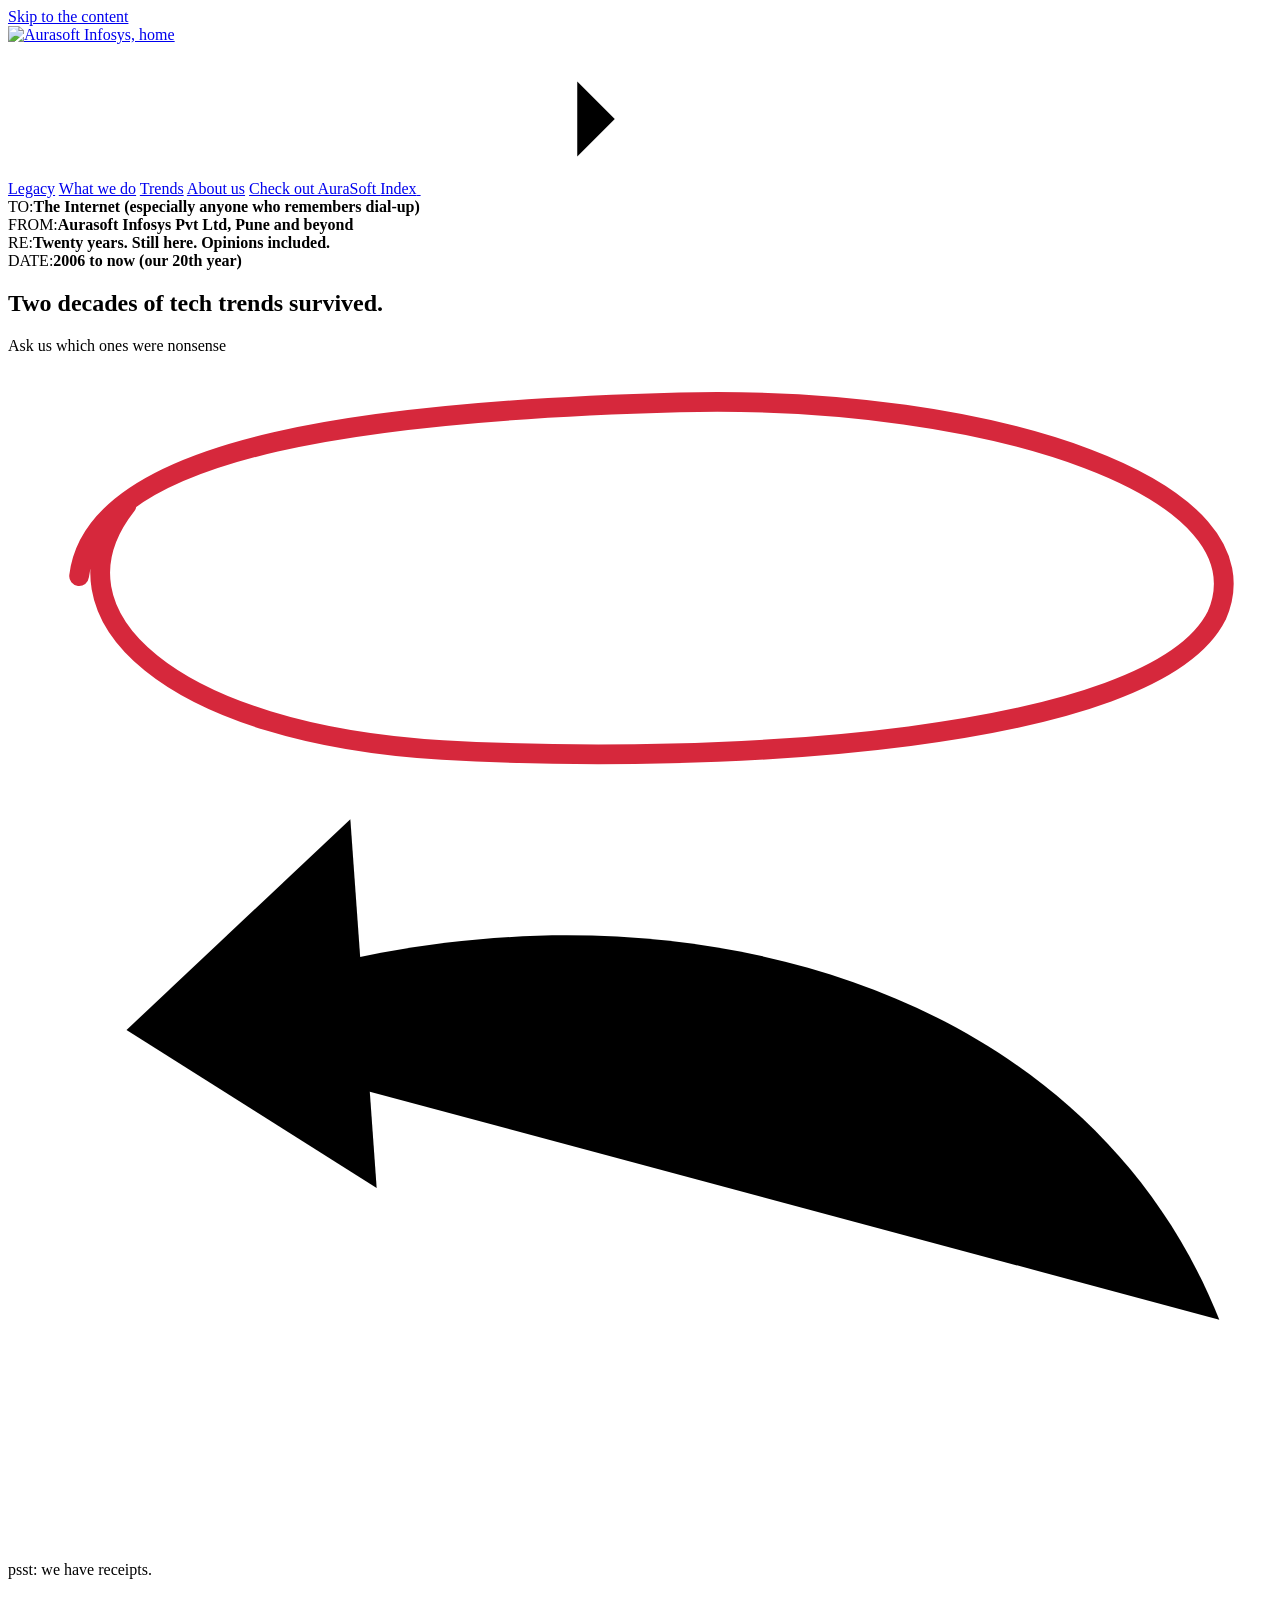
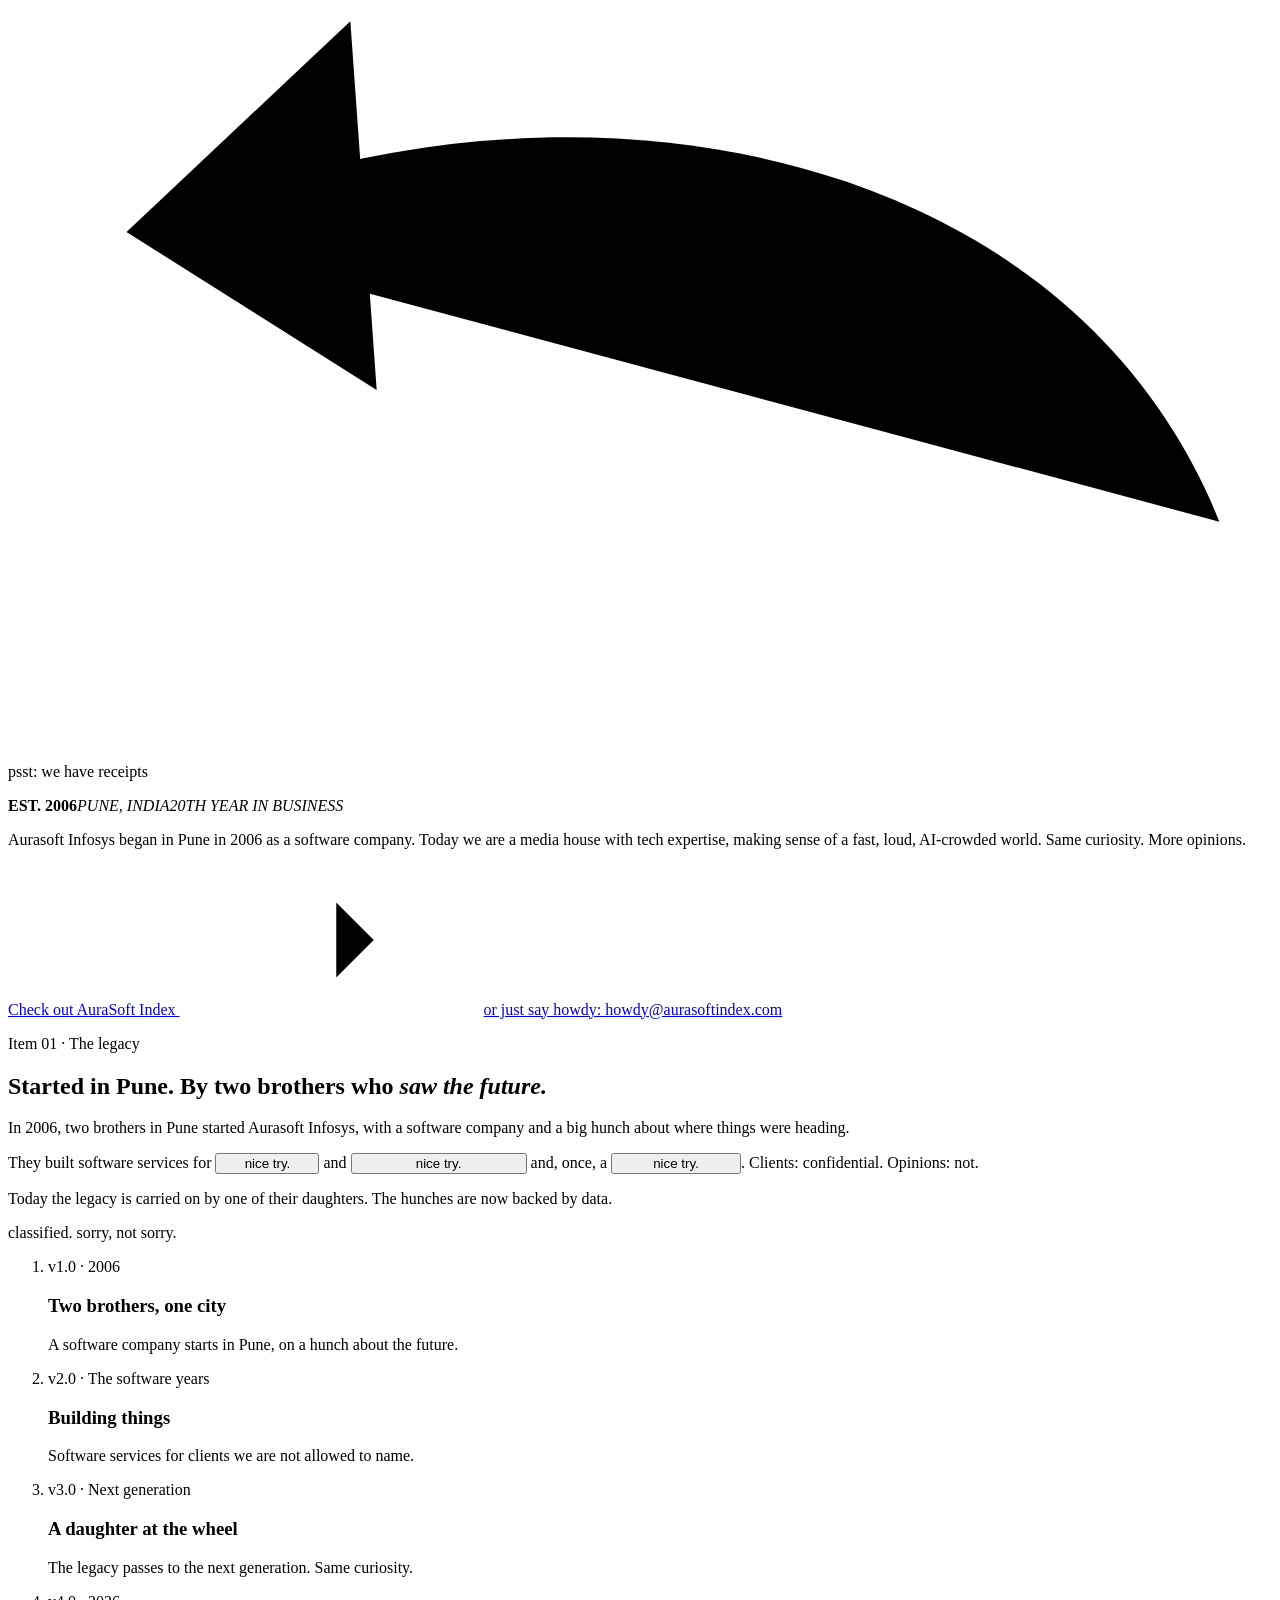
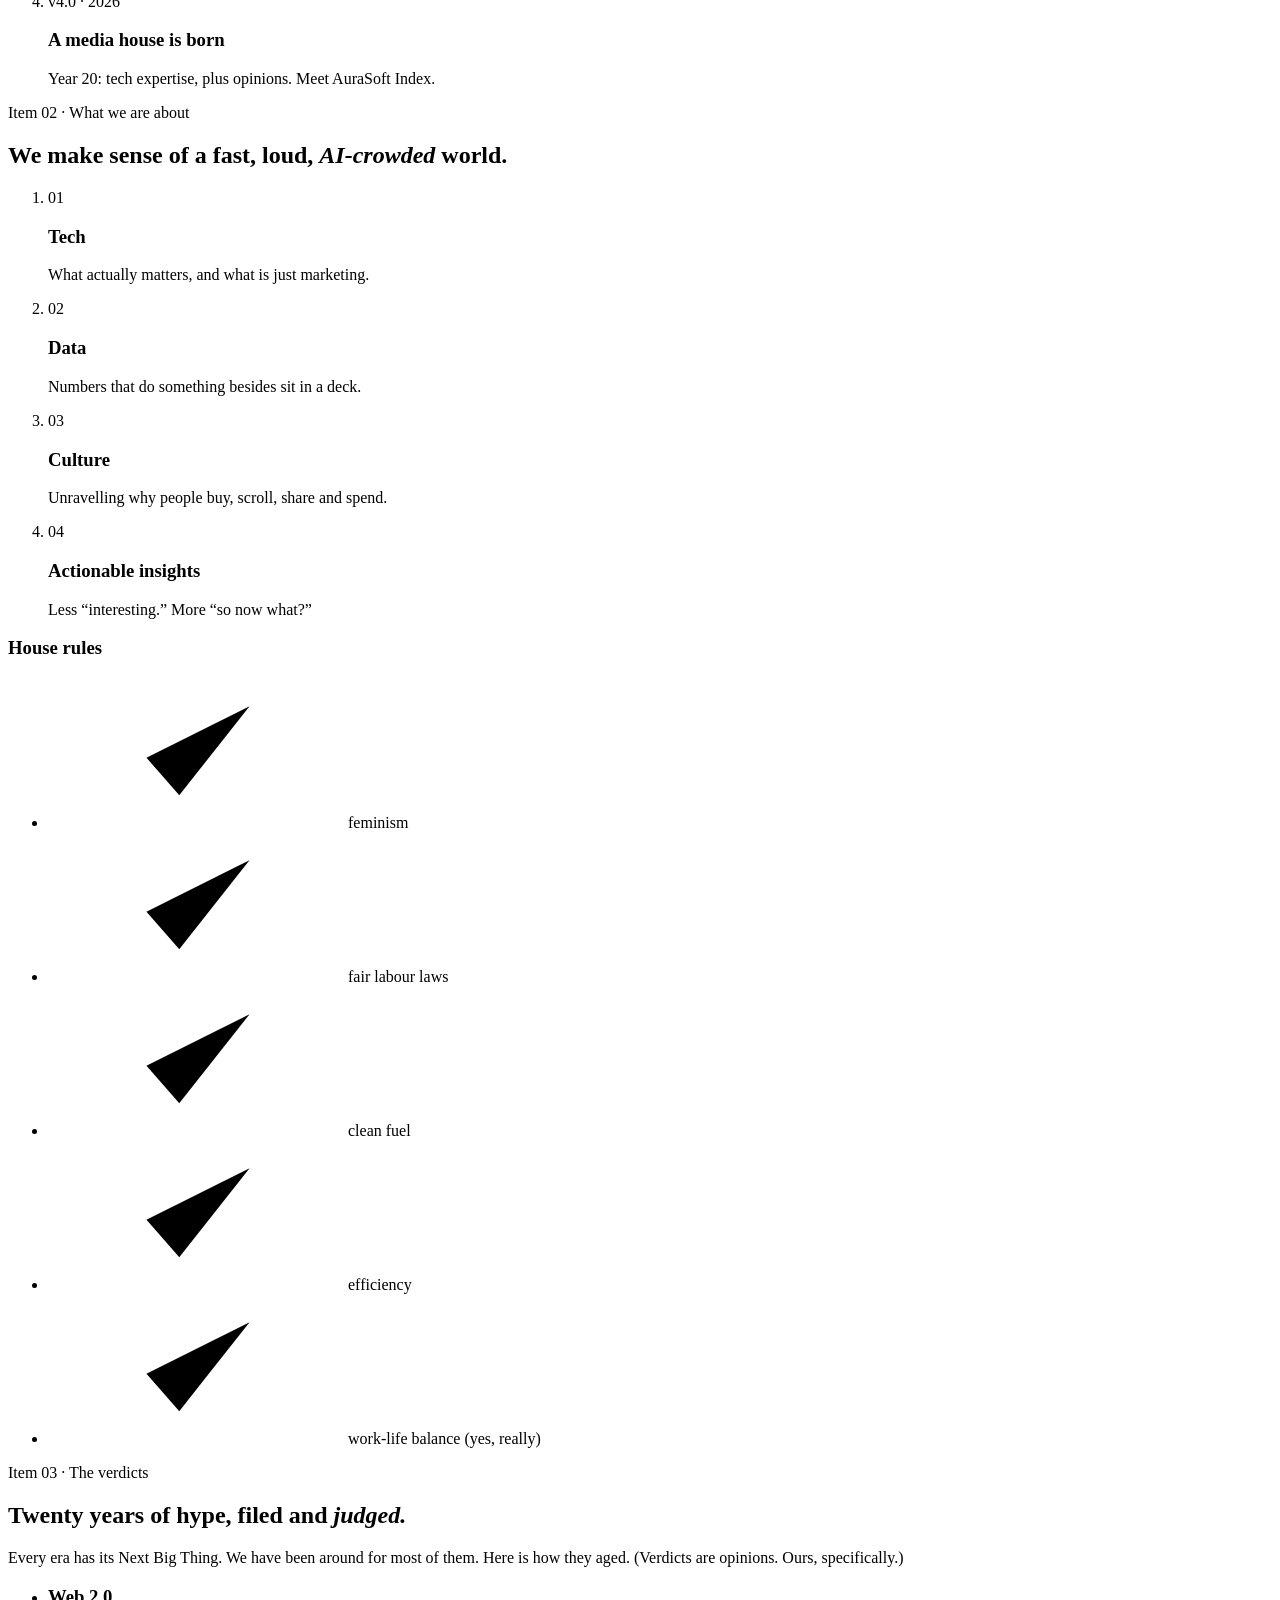
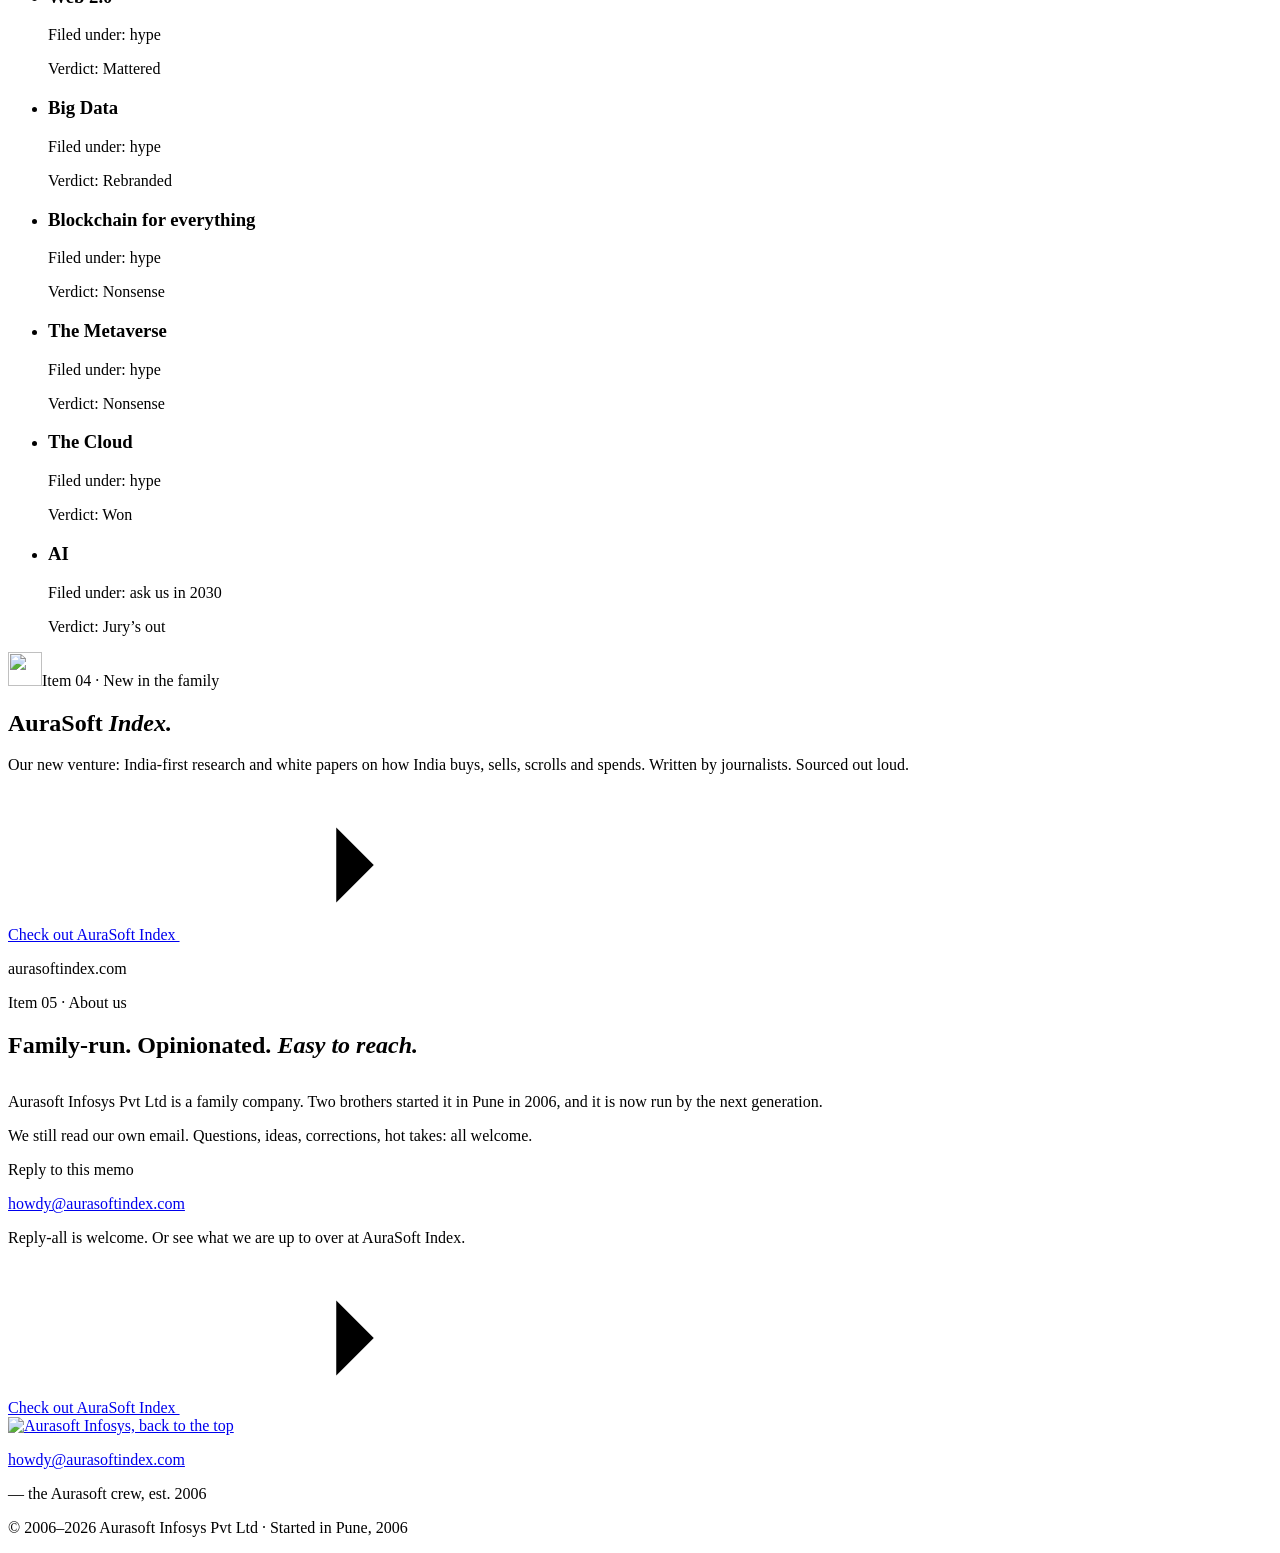
==== index.html @ 56e1d1c6 "Add files via upload" ====
<!doctype html>
<html lang="en">
<head>
<meta charset="utf-8">
<meta name="viewport" content="width=device-width, initial-scale=1">
<title>Aurasoft Infosys: Two decades of tech trends survived</title>
<meta name="description" content="Aurasoft Infosys Pvt Ltd started in Pune in 2006 as a software company. Today we are a media house with tech expertise, making sense of a fast, loud, AI-crowded world. Home of AuraSoft Index.">
<meta name="color-scheme" content="light">
<meta name="theme-color" content="#F4EFE3">
<link rel="canonical" href="https://aurasoftinfosys.com/">

<meta property="og:type" content="website">
<meta property="og:site_name" content="Aurasoft Infosys">
<meta property="og:title" content="Aurasoft Infosys: Two decades of tech trends survived.">
<meta property="og:description" content="Ask us which ones were nonsense. A Pune-born tech company, now a media house with opinions.">
<meta property="og:url" content="https://aurasoftinfosys.com/">
<meta property="og:image" content="https://aurasoftinfosys.com/assets/img/og-image.png">
<meta property="og:image:width" content="1200">
<meta property="og:image:height" content="630">
<meta property="og:image:alt" content="Two decades of tech trends survived. Aurasoft Infosys, est. 2006, Pune.">
<meta name="twitter:card" content="summary_large_image">
<meta name="twitter:title" content="Aurasoft Infosys: Two decades of tech trends survived.">
<meta name="twitter:description" content="Ask us which ones were nonsense.">
<meta name="twitter:image" content="https://aurasoftinfosys.com/assets/img/og-image.png">

<link rel="icon" href="favicon.svg" type="image/svg+xml">
<link rel="icon" href="assets/img/favicon-32.png" type="image/png" sizes="32x32">
<link rel="apple-touch-icon" href="assets/img/apple-touch-icon.png">

<link rel="preload" href="assets/fonts/fraunces-900.woff2" as="font" type="font/woff2" crossorigin>
<link rel="preload" href="assets/fonts/newsreader-400.woff2" as="font" type="font/woff2" crossorigin>
<link rel="preload" href="assets/fonts/plex-mono-400.woff2" as="font" type="font/woff2" crossorigin>
<link rel="stylesheet" href="assets/site.css">
<script>document.documentElement.className+=' js'</script>

<script type="application/ld+json">
{
  "@context": "https://schema.org",
  "@type": "Organization",
  "name": "Aurasoft Infosys Pvt Ltd",
  "url": "https://aurasoftinfosys.com/",
  "logo": "https://aurasoftinfosys.com/assets/img/aurasoft-lockup.svg",
  "foundingDate": "2006",
  "foundingLocation": { "@type": "Place", "name": "Pune, India" },
  "email": "howdy@aurasoftindex.com",
  "sameAs": ["https://aurasoftindex.com/"]
}
</script>
</head>
<body>
<a class="skip" href="#main">Skip to the content</a>

<!-- Small icons used below. Edit or ignore. -->
<svg width="0" height="0" style="position:absolute" aria-hidden="true" focusable="false">
  <symbol id="i-arrow" viewBox="0 0 24 24"><path d="M5 12h14M13 6l6 6-6 6"/></symbol>
  <symbol id="i-check" viewBox="0 0 32 32"><path d="M5 17 L12 25 L27 6"/></symbol>
</svg>

<header class="wrap hdr">
  <a class="logo" href="./"><img src="assets/img/aurasoft-lockup.svg" alt="Aurasoft Infosys, home" width="190" height="51"></a>
  <nav class="nav" aria-label="Main">
    <a href="#legacy">Legacy</a>
    <a href="#about">What we do</a>
    <a href="#trends">Trends</a>
    <a href="#us">About us</a>
    <a class="pill" href="https://aurasoftindex.com/" aria-label="Check out AuraSoft Index"><span><span class="pl">Check out AuraSoft </span>Index</span> <svg class="ico arr" aria-hidden="true"><use href="#i-arrow"/></svg></a>
  </nav>
</header>

<main id="main">

  <!-- THE MEMO HEADER. Change the words after TO / FROM / RE / DATE any time. -->
  <section class="memohead wrap" aria-label="Memo details">
    <div class="mh"><span>TO:</span><b>The Internet (especially anyone who remembers dial-up)</b></div>
    <div class="mh"><span>FROM:</span><b>Aurasoft Infosys Pvt Ltd, Pune and beyond</b></div>
    <div class="mh"><span>RE:</span><b>Twenty years. Still here. Opinions included.</b></div>
    <div class="mh"><span>DATE:</span><b>2006 to now (our 20th year)</b></div>
  </section>
  <div class="thick wrap"></div>

  <!-- HERO -->
  <section class="wrap hero" aria-labelledby="top-h">
    <h1 id="top-h">Two decades of tech trends survived.</h1>
    <p class="sub">Ask us which ones were <span class="circ">nonsense<svg class="ring" viewBox="0 0 320 110" preserveAspectRatio="none" aria-hidden="true"><path pathLength="1" d="M30 38 C 8 66, 42 96, 110 100 C 180 104, 290 98, 306 66 C 320 34, 250 10, 170 12 C 96 14, 22 22, 18 56" fill="none" stroke="#D6283C" stroke-width="5" stroke-linecap="round" stroke-linejoin="round"/></svg><svg class="psst-side psst-arrow" viewBox="0 0 96 58" aria-hidden="true"><path d="M92 40 C 80 10, 40 4, 10 18"/><path d="M26 2 L9 18 L28 30"/></svg><span class="psst psst-side">psst: we have receipts</span></span>.</p>
    <p class="psst psst-below"><svg viewBox="0 0 96 58" aria-hidden="true"><path d="M92 40 C 80 10, 40 4, 10 18"/><path d="M26 2 L9 18 L28 30"/></svg>psst: we have receipts</p>
    <div class="stamp" aria-hidden="true"><b>EST. 2006</b><i>PUNE, INDIA</i><i>20TH YEAR IN BUSINESS</i></div>
    <p class="lead">Aurasoft Infosys began in Pune in 2006 as a software company. Today we are a media house with tech expertise, making sense of a fast, loud, AI-crowded world. Same curiosity. More opinions.</p>
    <div class="ctas">
      <a class="btn" href="https://aurasoftindex.com/">Check out AuraSoft Index <svg class="ico arr" aria-hidden="true"><use href="#i-arrow"/></svg></a>
      <a class="link" href="mailto:howdy@aurasoftindex.com">or just say howdy: howdy@aurasoftindex.com</a>
    </div>
  </section>

  <!-- ITEM 01: LEGACY -->
  <section class="wrap item" id="legacy" aria-labelledby="legacy-h">
    <p class="label">Item 01 &middot; The legacy</p>
    <div class="two">
      <h2 id="legacy-h" class="rv">Started in Pune. By two brothers who <em>saw the future.</em></h2>
      <div class="body rv" style="--d:.1s">
        <p>In 2006, two brothers in Pune started Aurasoft Infosys, with a software company and a big hunch about where things were heading.</p>
        <p>They built software services for <button class="red" type="button" style="width:104px" aria-label="redacted. nice try."><span>nice try.</span></button> and <button class="red" type="button" style="width:176px" aria-label="redacted. nice try."><span>nice try.</span></button> and, once, a <button class="red" type="button" style="width:130px" aria-label="redacted. nice try."><span>nice try.</span></button>. Clients: confidential. Opinions: not.</p>
        <p>Today the legacy is carried on by one of their daughters. The hunches are now backed by data.</p>
        <span class="peek">classified. sorry, not sorry.</span>
      </div>
    </div>
    <ol class="rel" aria-label="Release notes, 2006 to 2026">
      <li class="card rv"><div class="ver">v1.0 &middot; 2006</div><h3>Two brothers, one city</h3><p>A software company starts in Pune, on a hunch about the future.</p></li>
      <li class="card rv" style="--d:.08s"><div class="ver">v2.0 &middot; The software years</div><h3>Building things</h3><p>Software services for clients we are not allowed to name.</p></li>
      <li class="card rv" style="--d:.16s"><div class="ver">v3.0 &middot; Next generation</div><h3>A daughter at the wheel</h3><p>The legacy passes to the next generation. Same curiosity.</p></li>
      <li class="card hot rv" style="--d:.24s"><div class="ver">v4.0 &middot; 2026</div><h3>A media house is born</h3><p>Year 20: tech expertise, plus opinions. Meet AuraSoft Index.</p></li>
    </ol>
  </section>

  <!-- ITEM 02: WHAT WE ARE ABOUT -->
  <section class="wrap item" id="about" aria-labelledby="about-h">
    <p class="label">Item 02 &middot; What we are about</p>
    <div class="two flip">
      <div>
        <h2 id="about-h" class="rv">We make sense of a fast, loud, <em>AI-crowded</em> world.</h2>
        <ol class="rows">
          <li class="row rv"><span class="n">01</span><div><h3>Tech</h3><p>What actually matters, and what is just marketing.</p></div></li>
          <li class="row rv" style="--d:.06s"><span class="n">02</span><div><h3>Data</h3><p>Numbers that do something besides sit in a deck.</p></div></li>
          <li class="row rv" style="--d:.12s"><span class="n">03</span><div><h3>Culture</h3><p>Unravelling why people buy, scroll, share and spend.</p></div></li>
          <li class="row rv" style="--d:.18s"><span class="n">04</span><div><h3>Actionable insights</h3><p>Less &ldquo;interesting.&rdquo; More &ldquo;so now what?&rdquo;</p></div></li>
        </ol>
      </div>
      <aside class="sticky rv" aria-labelledby="rules-h">
        <h3 id="rules-h">House rules</h3>
        <ul>
          <li><svg class="ico" aria-hidden="true"><use href="#i-check"/></svg>feminism</li>
          <li><svg class="ico" aria-hidden="true"><use href="#i-check"/></svg>fair labour laws</li>
          <li><svg class="ico" aria-hidden="true"><use href="#i-check"/></svg>clean fuel</li>
          <li><svg class="ico" aria-hidden="true"><use href="#i-check"/></svg>efficiency</li>
          <li><svg class="ico" aria-hidden="true"><use href="#i-check"/></svg>work-life balance (yes, really)</li>
        </ul>
      </aside>
    </div>
  </section>

  <!-- ITEM 03: THE VERDICTS (these are jokes: edit freely) -->
  <section class="wrap item" id="trends" aria-labelledby="trends-h">
    <p class="label">Item 03 &middot; The verdicts</p>
    <div class="two">
      <h2 id="trends-h" class="rv">Twenty years of hype, filed and <em>judged.</em></h2>
      <div class="body rv" style="--d:.1s">
        <p>Every era has its Next Big Thing. We have been around for most of them. Here is how they aged. (Verdicts are opinions. Ours, specifically.)</p>
      </div>
    </div>
    <ul class="verd">
      <li class="vc rv"><h3>Web 2.0</h3><p class="cap">Filed under: hype</p><span class="vs good"><span class="sr">Verdict: </span>Mattered</span></li>
      <li class="vc rv" style="--d:.08s"><h3>Big Data</h3><p class="cap">Filed under: hype</p><span class="vs ink"><span class="sr">Verdict: </span>Rebranded</span></li>
      <li class="vc rv" style="--d:.16s"><h3>Blockchain for everything</h3><p class="cap">Filed under: hype</p><span class="vs bad"><span class="sr">Verdict: </span>Nonsense</span></li>
      <li class="vc rv" style="--d:.08s"><h3>The Metaverse</h3><p class="cap">Filed under: hype</p><span class="vs bad"><span class="sr">Verdict: </span>Nonsense</span></li>
      <li class="vc rv" style="--d:.16s"><h3>The Cloud</h3><p class="cap">Filed under: hype</p><span class="vs good"><span class="sr">Verdict: </span>Won</span></li>
      <li class="vc rv" style="--d:.24s"><h3>AI</h3><p class="cap">Filed under: ask us in 2030</p><span class="vs meh"><span class="sr">Verdict: </span>Jury&rsquo;s out</span></li>
    </ul>
  </section>

  <!-- ITEM 04: THE NEW VENTURE -->
  <section class="index" id="index" aria-labelledby="ix-h">
    <div class="wrap ix">
      <div>
        <p class="k"><img src="assets/img/index-mark.svg" alt="" width="34" height="34">Item 04 &middot; New in the family</p>
        <h2 id="ix-h">AuraSoft <em>Index.</em></h2>
        <p class="ixp">Our new venture: India-first research and white papers on how India buys, sells, scrolls and spends. Written by journalists. Sourced out loud.</p>
      </div>
      <div>
        <a class="big" href="https://aurasoftindex.com/">Check out AuraSoft Index <svg class="ico arr" aria-hidden="true"><use href="#i-arrow"/></svg></a>
        <p class="url">aurasoftindex.com</p>
      </div>
    </div>
  </section>

  <!-- ITEM 05: ABOUT US -->
  <section class="wrap item" id="us" aria-labelledby="us-h">
    <p class="label">Item 05 &middot; About us</p>
    <div class="two">
      <div>
        <h2 id="us-h" class="rv">Family-run. Opinionated. <em>Easy to reach.</em></h2>
        <div class="body rv" style="--d:.1s;margin-top:34px">
          <p>Aurasoft Infosys Pvt Ltd is a family company. Two brothers started it in Pune in 2006, and it is now run by the next generation.</p>
          <p>We still read our own email. Questions, ideas, corrections, hot takes: all welcome.</p>
        </div>
      </div>
      <div class="reply rv" style="--d:.15s">
        <p class="rk">Reply to this memo</p>
        <a class="rmail" href="mailto:howdy@aurasoftindex.com">howdy@aurasoftindex.com</a>
        <p class="rn">Reply-all is welcome. Or see what we are up to over at AuraSoft Index.</p>
        <a class="btn" href="https://aurasoftindex.com/">Check out AuraSoft Index <svg class="ico arr" aria-hidden="true"><use href="#i-arrow"/></svg></a>
      </div>
    </div>
  </section>
</main>

<footer>
  <div class="wrap foot">
    <a class="logo" href="./"><img src="assets/img/aurasoft-lockup.svg" alt="Aurasoft Infosys, back to the top" width="200" height="53"></a>
    <p><a class="mail" href="mailto:howdy@aurasoftindex.com">howdy@aurasoftindex.com</a></p>
    <p class="sig">&mdash; the Aurasoft crew, est. 2006</p>
  </div>
  <p class="wrap fine">&copy; 2006&ndash;2026 Aurasoft Infosys Pvt Ltd &middot; Started in Pune, 2006</p>
</footer>

<script src="assets/site.js" defer></script>
</body>
</html>
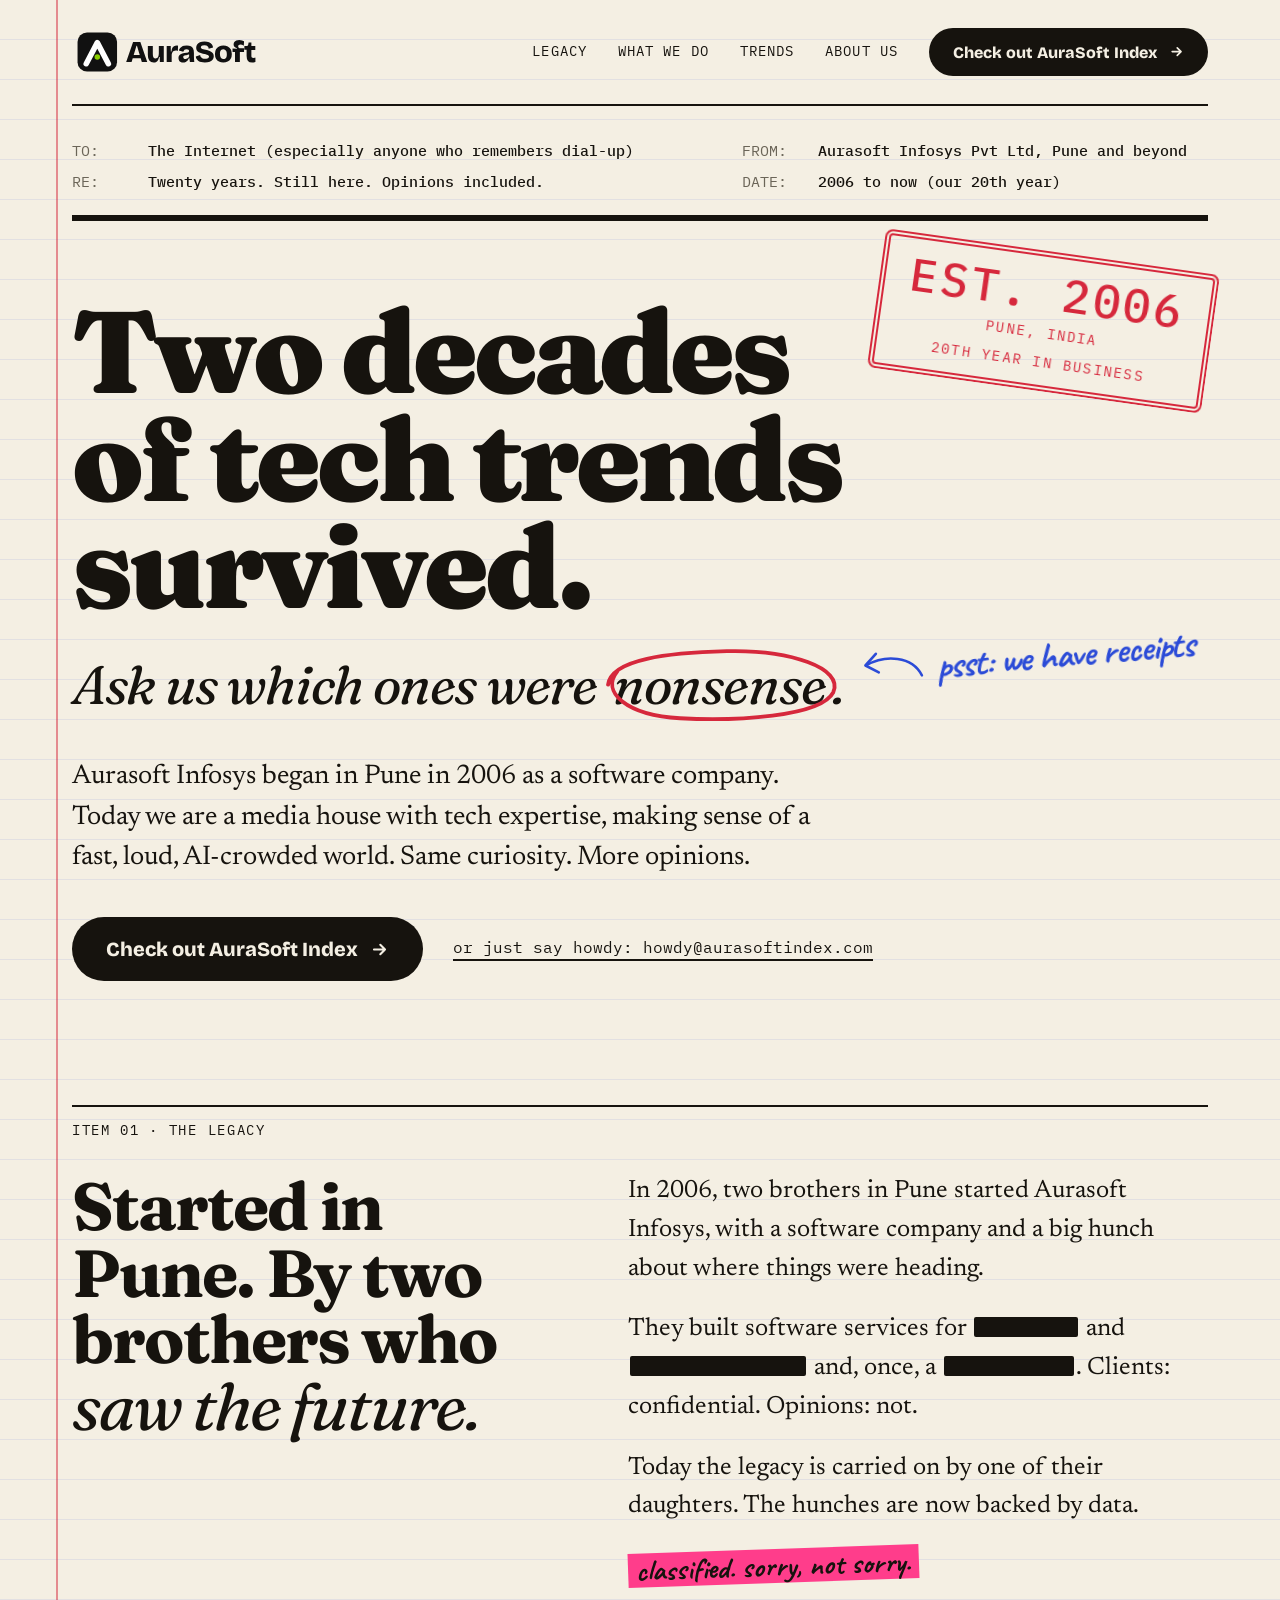
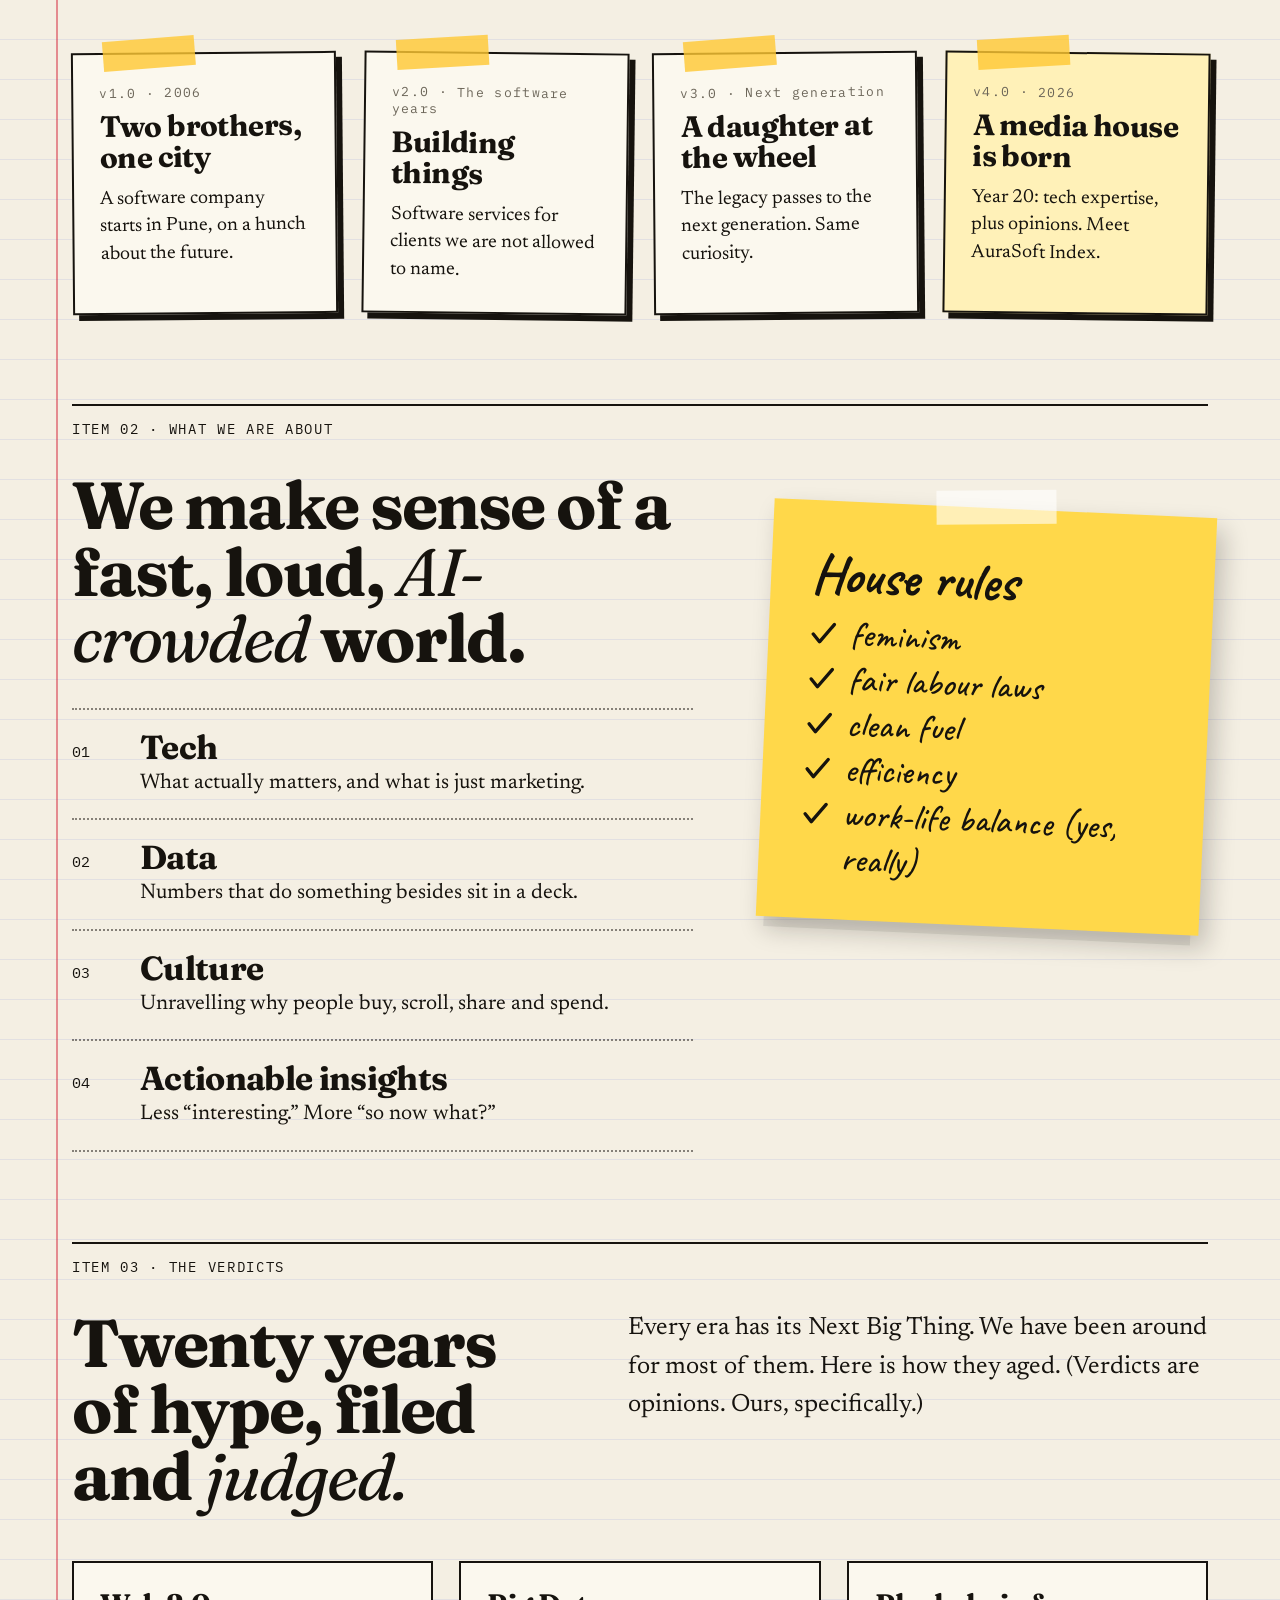
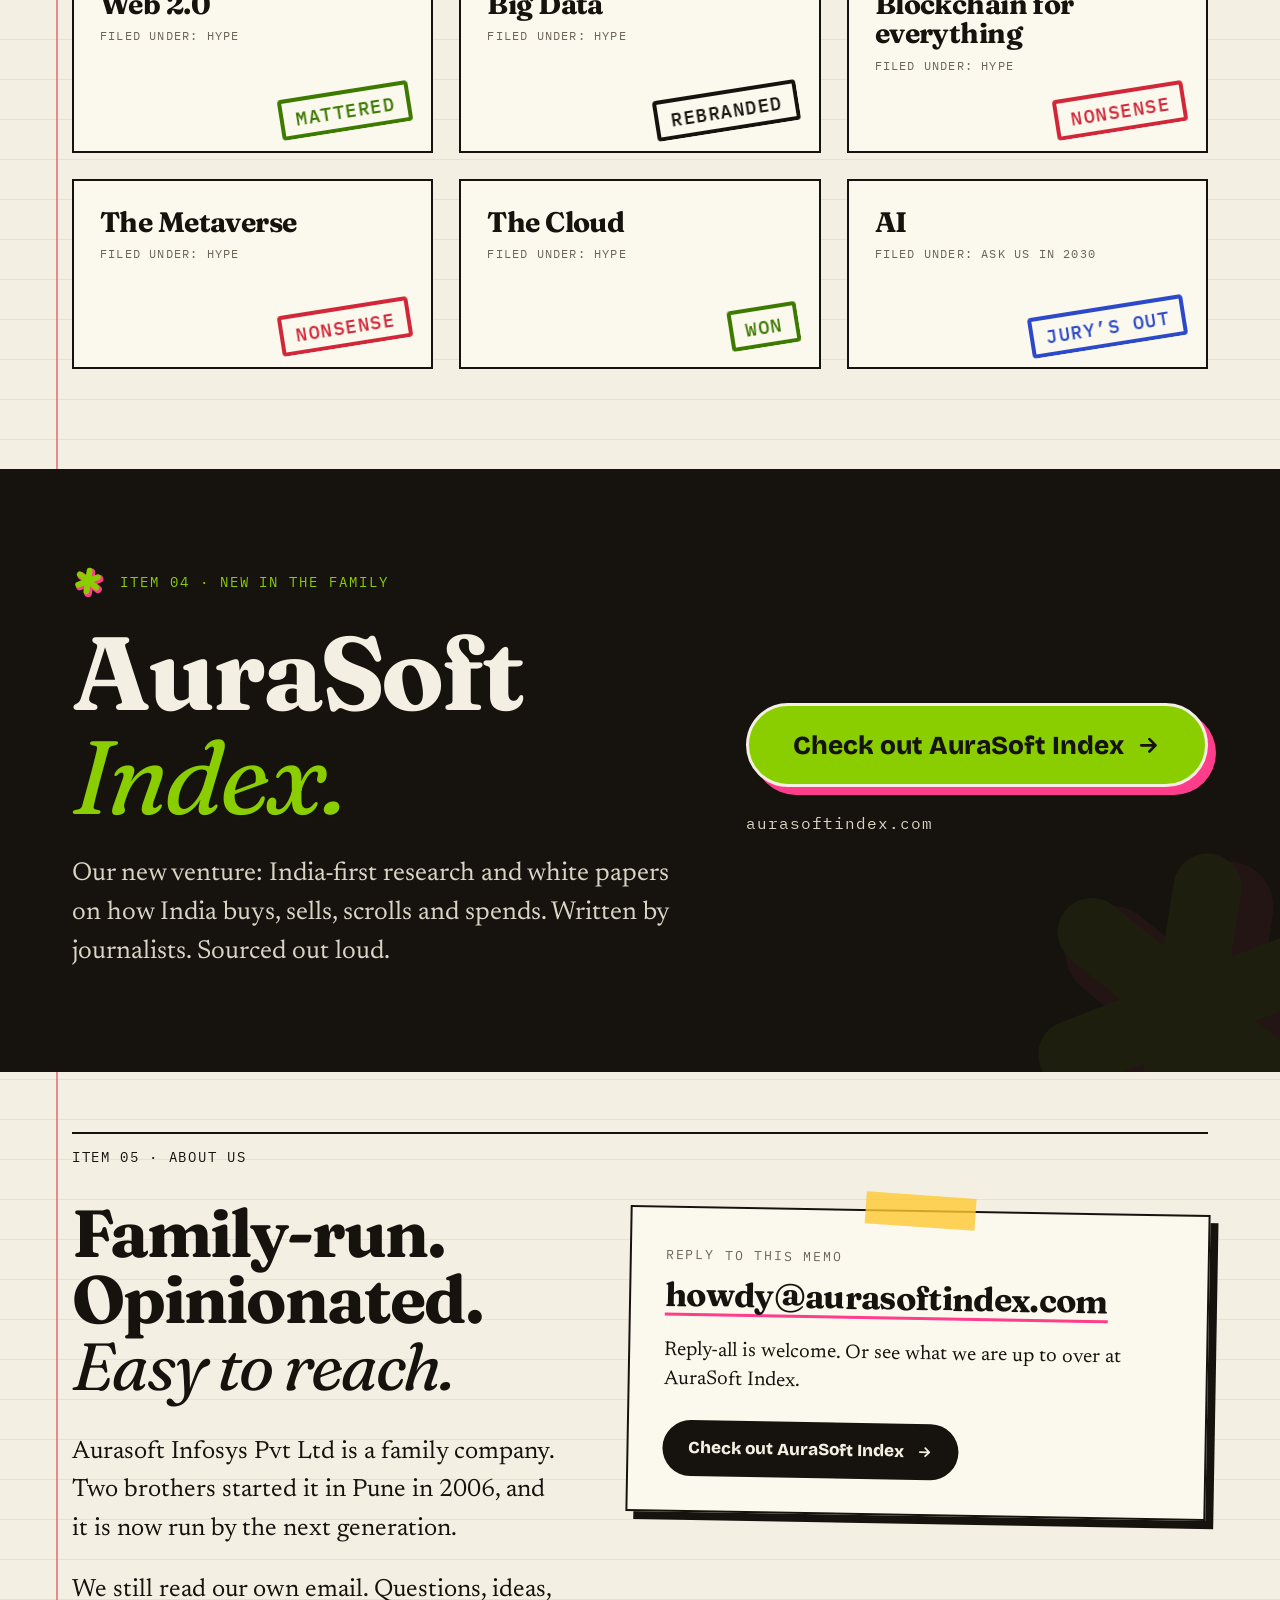
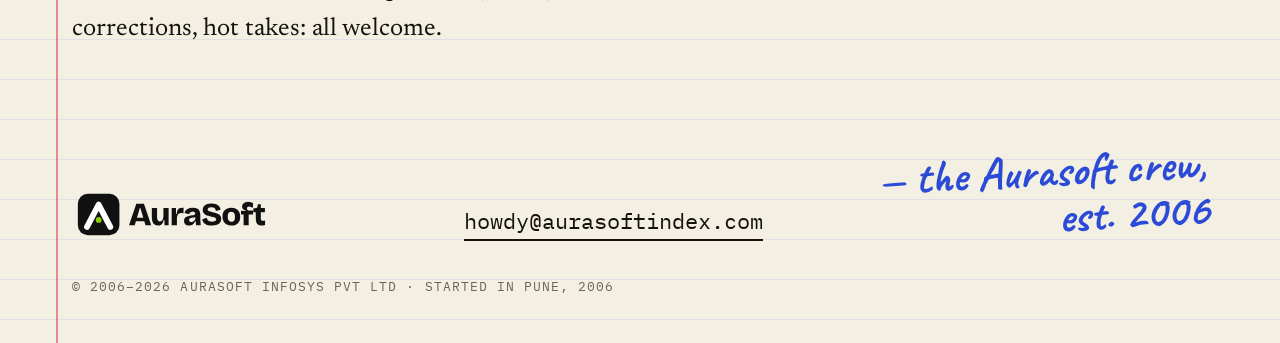
==== commit ea4efdfa: "Add files via upload" ====
--- a/index.html
+++ b/index.html
@@ -14,23 +14,23 @@
 <meta property="og:title" content="Aurasoft Infosys: Two decades of tech trends survived.">
 <meta property="og:description" content="Ask us which ones were nonsense. A Pune-born tech company, now a media house with opinions.">
 <meta property="og:url" content="https://aurasoftinfosys.com/">
-<meta property="og:image" content="https://aurasoftinfosys.com/assets/img/og-image.png">
+<meta property="og:image" content="https://aurasoftinfosys.com/og-image.png">
 <meta property="og:image:width" content="1200">
 <meta property="og:image:height" content="630">
 <meta property="og:image:alt" content="Two decades of tech trends survived. Aurasoft Infosys, est. 2006, Pune.">
 <meta name="twitter:card" content="summary_large_image">
 <meta name="twitter:title" content="Aurasoft Infosys: Two decades of tech trends survived.">
 <meta name="twitter:description" content="Ask us which ones were nonsense.">
-<meta name="twitter:image" content="https://aurasoftinfosys.com/assets/img/og-image.png">
+<meta name="twitter:image" content="https://aurasoftinfosys.com/og-image.png">
 
 <link rel="icon" href="favicon.svg" type="image/svg+xml">
-<link rel="icon" href="assets/img/favicon-32.png" type="image/png" sizes="32x32">
-<link rel="apple-touch-icon" href="assets/img/apple-touch-icon.png">
-
-<link rel="preload" href="assets/fonts/fraunces-900.woff2" as="font" type="font/woff2" crossorigin>
-<link rel="preload" href="assets/fonts/newsreader-400.woff2" as="font" type="font/woff2" crossorigin>
-<link rel="preload" href="assets/fonts/plex-mono-400.woff2" as="font" type="font/woff2" crossorigin>
-<link rel="stylesheet" href="assets/site.css">
+<link rel="icon" href="favicon-32.png" type="image/png" sizes="32x32">
+<link rel="apple-touch-icon" href="apple-touch-icon.png">
+
+<link rel="preload" href="fraunces-900.woff2" as="font" type="font/woff2" crossorigin>
+<link rel="preload" href="newsreader-400.woff2" as="font" type="font/woff2" crossorigin>
+<link rel="preload" href="plex-mono-400.woff2" as="font" type="font/woff2" crossorigin>
+<link rel="stylesheet" href="site.css">
 <script>document.documentElement.className+=' js'</script>
 
 <script type="application/ld+json">
@@ -39,7 +39,7 @@
   "@type": "Organization",
   "name": "Aurasoft Infosys Pvt Ltd",
   "url": "https://aurasoftinfosys.com/",
-  "logo": "https://aurasoftinfosys.com/assets/img/aurasoft-lockup.svg",
+  "logo": "https://aurasoftinfosys.com/aurasoft-lockup.svg",
   "foundingDate": "2006",
   "foundingLocation": { "@type": "Place", "name": "Pune, India" },
   "email": "howdy@aurasoftindex.com",
@@ -57,7 +57,7 @@
 </svg>
 
 <header class="wrap hdr">
-  <a class="logo" href="./"><img src="assets/img/aurasoft-lockup.svg" alt="Aurasoft Infosys, home" width="190" height="51"></a>
+  <a class="logo" href="./"><img src="aurasoft-lockup.svg" alt="Aurasoft Infosys, home" width="190" height="51"></a>
   <nav class="nav" aria-label="Main">
     <a href="#legacy">Legacy</a>
     <a href="#about">What we do</a>
@@ -160,7 +160,7 @@
   <section class="index" id="index" aria-labelledby="ix-h">
     <div class="wrap ix">
       <div>
-        <p class="k"><img src="assets/img/index-mark.svg" alt="" width="34" height="34">Item 04 &middot; New in the family</p>
+        <p class="k"><img src="index-mark.svg" alt="" width="34" height="34">Item 04 &middot; New in the family</p>
         <h2 id="ix-h">AuraSoft <em>Index.</em></h2>
         <p class="ixp">Our new venture: India-first research and white papers on how India buys, sells, scrolls and spends. Written by journalists. Sourced out loud.</p>
       </div>
@@ -194,13 +194,13 @@
 
 <footer>
   <div class="wrap foot">
-    <a class="logo" href="./"><img src="assets/img/aurasoft-lockup.svg" alt="Aurasoft Infosys, back to the top" width="200" height="53"></a>
+    <a class="logo" href="./"><img src="aurasoft-lockup.svg" alt="Aurasoft Infosys, back to the top" width="200" height="53"></a>
     <p><a class="mail" href="mailto:howdy@aurasoftindex.com">howdy@aurasoftindex.com</a></p>
     <p class="sig">&mdash; the Aurasoft crew, est. 2006</p>
   </div>
   <p class="wrap fine">&copy; 2006&ndash;2026 Aurasoft Infosys Pvt Ltd &middot; Started in Pune, 2006</p>
 </footer>
 
-<script src="assets/site.js" defer></script>
+<script src="site.js" defer></script>
 </body>
 </html>
--- a/site.css
+++ b/site.css
@@ -0,0 +1,320 @@
+/* Aurasoft Infosys: "The Memo"
+   Plain CSS, no frameworks. Colours and fonts live in the :root block just below,
+   so you can change the look of the whole site from one place. */
+
+/* ---------- Fonts (self-hosted, so nothing is fetched from Google) ---------- */
+@font-face{font-family:'Fraunces';font-weight:900;font-style:normal;font-display:swap;src:url(fraunces-900.woff2) format('woff2')}
+@font-face{font-family:'Fraunces';font-weight:700;font-style:normal;font-display:swap;src:url(fraunces-700.woff2) format('woff2')}
+@font-face{font-family:'Fraunces';font-weight:400;font-style:italic;font-display:swap;src:url(fraunces-400-italic.woff2) format('woff2')}
+@font-face{font-family:'Newsreader';font-weight:400;font-style:normal;font-display:swap;src:url(newsreader-400.woff2) format('woff2')}
+@font-face{font-family:'Newsreader';font-weight:400;font-style:italic;font-display:swap;src:url(newsreader-400-italic.woff2) format('woff2')}
+@font-face{font-family:'IBM Plex Mono';font-weight:400;font-style:normal;font-display:swap;src:url(plex-mono-400.woff2) format('woff2')}
+@font-face{font-family:'IBM Plex Mono';font-weight:500;font-style:normal;font-display:swap;src:url(plex-mono-500.woff2) format('woff2')}
+@font-face{font-family:'Caveat';font-weight:500;font-style:normal;font-display:swap;src:url(caveat-500.woff2) format('woff2')}
+@font-face{font-family:'Caveat';font-weight:700;font-style:normal;font-display:swap;src:url(caveat-700.woff2) format('woff2')}
+@font-face{font-family:'Bricolage Grotesque';font-weight:700;font-style:normal;font-display:swap;src:url(bricolage-700.woff2) format('woff2')}
+@font-face{font-family:'Bricolage Grotesque';font-weight:800;font-style:normal;font-display:swap;src:url(bricolage-800.woff2) format('woff2')}
+
+/* ---------- Colours, fonts, sizes ---------- */
+:root{
+  --paper:#F4EFE3;      /* the page */
+  --card:#FBF8EE;       /* cards sitting on the page */
+  --ink:#16130E;        /* text and heavy lines */
+  --muted:#6B6558;      /* small grey-brown labels */
+  --red:#D6283C;        /* red pen */
+  --blue:#2B4BD7;       /* blue ink (handwriting) */
+  --haldi:#FFC933;      /* turmeric yellow (tape) */
+  --sticky:#FFD84A;     /* sticky note */
+  --pink:#FF3D8B;       /* rani pink */
+  --lime:#8ACE00;       /* lime */
+  --green:#3E7D00;      /* darker green for small text */
+
+  --serif:'Fraunces',Georgia,'Times New Roman',serif;
+  --body:'Newsreader',Georgia,'Times New Roman',serif;
+  --mono:'IBM Plex Mono',ui-monospace,Menlo,Consolas,monospace;
+  --hand:'Caveat','Segoe Print','Bradley Hand',cursive;
+  --sans:'Bricolage Grotesque',system-ui,-apple-system,'Segoe UI',Roboto,sans-serif;
+
+  --max:1152px;                       /* width of the content column */
+  --gut:clamp(22px,6vw,72px);         /* side space on small screens */
+}
+
+/* ---------- Base ---------- */
+*,*::before,*::after{box-sizing:border-box}
+html{-webkit-text-size-adjust:100%;text-size-adjust:100%;scroll-behavior:smooth;color-scheme:light}
+body{
+  margin:0;position:relative;overflow-x:clip;
+  background:var(--paper);color:var(--ink);
+  font:400 clamp(1.125rem,1rem + .45vw,1.375rem)/1.5 var(--body);
+  -webkit-font-smoothing:antialiased;text-rendering:optimizeLegibility;
+}
+img,svg{max-width:100%}
+a{color:inherit;text-decoration:none}
+h1,h2,h3,p,ul,ol{margin:0}
+ul,ol{padding:0;list-style:none}
+button{font:inherit;color:inherit}
+:focus-visible{outline:3px solid var(--blue);outline-offset:3px;border-radius:2px}
+::selection{background:var(--haldi);color:var(--ink)}
+.sr{position:absolute!important;width:1px;height:1px;margin:-1px;padding:0;overflow:hidden;clip:rect(0 0 0 0);white-space:nowrap;border:0}
+.skip{position:absolute;left:12px;top:-60px;z-index:50;background:var(--ink);color:var(--paper);padding:12px 18px;border-radius:999px;font:700 1rem var(--sans)}
+.skip:focus{top:12px}
+
+/* The legal-pad sheet: faint blue lines every 40px and a red margin line */
+body::before{
+  content:"";position:absolute;inset:0;z-index:0;pointer-events:none;
+  background-image:repeating-linear-gradient(to bottom,transparent 0,transparent 39px,rgba(43,75,215,.09) 39px,rgba(43,75,215,.09) 40px);
+}
+body::after{
+  content:"";position:absolute;top:0;bottom:0;z-index:0;pointer-events:none;width:2px;background:rgba(214,40,60,.5);
+  left:max(calc(var(--gut) - 16px),calc((100% - var(--max)) / 2 - 44px));
+}
+header,main,footer{position:relative;z-index:1}
+.wrap{width:min(var(--max),100% - 2 * var(--gut));margin-inline:auto;position:relative}
+.ico{width:1em;height:1em;flex:none;fill:none;stroke:currentColor;stroke-width:2.6;stroke-linecap:round;stroke-linejoin:round}
+
+/* ---------- Buttons and links ---------- */
+.btn,.pill,.big{
+  display:inline-flex;align-items:center;justify-content:center;gap:12px;
+  font-family:var(--sans);font-weight:800;border-radius:999px;
+  transition:transform .15s ease,box-shadow .15s ease,background-color .15s ease;
+}
+.btn{background:var(--ink);color:var(--paper);min-height:64px;padding:0 34px;font-size:1.25rem;box-shadow:0 0 0 var(--pink)}
+.btn:hover{transform:translate(-2px,-2px);box-shadow:5px 5px 0 var(--pink)}
+.btn:active{transform:none;box-shadow:none}
+.link{font:400 1rem var(--mono);border-bottom:2px solid var(--ink);padding-bottom:2px;overflow-wrap:anywhere;transition:background-color .15s}
+.link:hover{background:var(--haldi)}
+.ico.arr{width:.95em;height:.95em}
+
+/* ---------- Header ---------- */
+.hdr{display:flex;align-items:center;justify-content:space-between;gap:20px;min-height:104px}
+.logo{display:block;flex:none}
+.logo img{display:block;width:clamp(138px,15vw,190px);height:auto}
+.nav{display:flex;align-items:center;gap:clamp(18px,2.4vw,34px);font:400 .875rem var(--mono);letter-spacing:.08em;text-transform:uppercase}
+.nav a:not(.pill){padding:6px 0;border-bottom:2px solid transparent;transition:border-color .15s}
+.nav a:not(.pill):hover{border-color:var(--ink)}
+.pill{background:var(--ink);color:var(--paper);height:48px;padding:0 24px;font-size:1rem;letter-spacing:0;text-transform:none;white-space:nowrap}
+.pill:hover{background:var(--pink);color:var(--ink);transform:translate(-1px,-1px)}
+
+/* ---------- Memo header block ---------- */
+.memohead{display:grid;grid-template-columns:1.35fr 1fr;gap:8px 40px;padding:34px 0 22px;border-top:2px solid var(--ink);font:400 .9375rem/1.5 var(--mono)}
+.mh{display:grid;grid-template-columns:70px 1fr;column-gap:6px}
+.mh span{color:var(--muted)}
+.mh b{font-weight:500;display:block}
+.thick{height:6px;background:var(--ink)}
+
+/* ---------- Hero ---------- */
+.hero{display:flex;flex-direction:column;align-items:flex-start;padding-top:clamp(44px,6vw,84px);padding-bottom:clamp(48px,5vw,70px)}
+h1{font:900 clamp(2.75rem,calc(7.52vw + 19.7px),8rem)/.93 var(--serif);letter-spacing:-.035em;max-width:7.05em}
+.sub{font:italic 400 clamp(1.625rem,4.2vw,3.75rem)/1.1 var(--serif);letter-spacing:-.02em;margin-top:clamp(22px,2.6vw,34px)}
+.circ{position:relative;display:inline-block;padding:0 6px}
+.circ>.ring{max-width:none;position:absolute;left:-.24em;top:-.24em;width:calc(100% + .48em);height:calc(100% + .46em);overflow:visible;pointer-events:none}
+.psst{font:700 clamp(1.5rem,3vw,2.375rem)/1 var(--hand);color:var(--blue);white-space:nowrap}
+.psst-side{display:none}
+.psst-below{display:block;margin-top:18px;rotate:-3deg;transform-origin:left center}
+.psst-below svg{display:inline-block;width:56px;height:34px;vertical-align:middle;margin-right:8px;fill:none;stroke:var(--blue);stroke-width:4;stroke-linecap:round;stroke-linejoin:round}
+.stamp{
+  display:inline-block;margin-top:34px;order:9;rotate:-4deg;
+  border:6px double var(--red);color:var(--red);padding:12px 22px;text-align:center;font-family:var(--mono);
+  mix-blend-mode:multiply;border-radius:8px;cursor:default;user-select:none;
+}
+.stamp b{display:block;font-weight:500;font-size:clamp(1.75rem,5vw,2.875rem);letter-spacing:.06em;line-height:1}
+.stamp i{display:block;font-style:normal;font-size:clamp(.6875rem,1.4vw,.875rem);letter-spacing:.16em;margin-top:8px}
+.lead{max-width:760px;font-size:clamp(1.25rem,1rem + 1vw,1.6875rem);line-height:1.5;margin-top:clamp(32px,3.4vw,48px)}
+.ctas{display:flex;align-items:center;flex-wrap:wrap;gap:22px 30px;margin-top:clamp(28px,3vw,40px)}
+
+/* ---------- Items (sections) ---------- */
+.item{padding-top:clamp(44px,5vw,60px);padding-bottom:30px;scroll-margin-top:12px}
+.label{font:400 .875rem var(--mono);letter-spacing:.12em;text-transform:uppercase;padding-top:14px;border-top:2px solid var(--ink);margin-bottom:34px}
+h2{font:700 clamp(2.25rem,5.2vw,4.25rem)/1 var(--serif);letter-spacing:-.03em}
+h2 em{font-weight:400}
+.two{display:grid;grid-template-columns:5fr 6fr;gap:clamp(28px,6vw,72px);align-items:start}
+.two.flip{grid-template-columns:7fr 5fr}
+.body p{margin:0 0 22px;font-size:clamp(1.1875rem,1rem + .75vw,1.5625rem);line-height:1.55}
+.body p:last-child{margin-bottom:0}
+
+/* redaction bars: tap or hover to peek */
+.red{
+  position:relative;display:inline-block;height:.8em;vertical-align:-.08em;margin:0 2px;padding:0;border:0;
+  background:var(--ink);border-radius:2px;cursor:help;
+}
+.red span{
+  position:absolute;inset:-.34em -.14em;display:grid;place-items:center;background:var(--pink);color:var(--ink);
+  font:700 1.15em/1 var(--hand);rotate:-3deg;opacity:0;scale:.6;transition:opacity .15s ease,scale .2s cubic-bezier(.2,.9,.3,1.4);pointer-events:none;white-space:nowrap;
+}
+.red:hover span,.red:focus-visible span,.red.is-open span{opacity:1;scale:1}
+.peek{display:inline-block;background:var(--pink);padding:2px 8px;font:700 clamp(1.25rem,2.4vw,1.875rem)/1 var(--hand);rotate:-2deg}
+
+/* release-note cards */
+.rel{display:grid;grid-template-columns:repeat(4,1fr);gap:26px;margin-top:clamp(44px,5vw,64px)}
+.card{position:relative;background:var(--card);border:2px solid var(--ink);padding:30px 26px 28px;box-shadow:6px 6px 0 var(--ink);transition:translate .2s ease,box-shadow .2s ease}
+.card::before{content:"";position:absolute;top:-16px;left:30px;width:92px;height:30px;background:rgba(255,201,51,.8);rotate:-4deg}
+.card:nth-child(even){rotate:.7deg}
+.card:nth-child(odd){rotate:-.5deg}
+.card:hover{translate:-2px -2px;box-shadow:9px 9px 0 var(--ink)}
+.card.hot{background:#FFF1B8}
+.ver{font:400 .8125rem var(--mono);letter-spacing:.1em;color:var(--muted)}
+.card h3{font:700 clamp(1.5rem,2.3vw,2rem)/1.05 var(--serif);letter-spacing:-.02em;margin:10px 0 12px}
+.card p{font-size:1.1875rem;line-height:1.45}
+
+/* what we are about */
+.rows{margin-top:36px}
+.row{display:grid;grid-template-columns:56px 1fr;gap:12px;padding:20px 0;border-top:2px dotted rgba(22,19,14,.5)}
+.row:last-child{border-bottom:2px dotted rgba(22,19,14,.5)}
+.row .n{font:400 .9375rem var(--mono);padding-top:12px}
+.row h3{font:700 clamp(1.5rem,2.6vw,2.25rem)/1.05 var(--serif);letter-spacing:-.02em}
+.row p{margin-top:4px;font-size:clamp(1.125rem,1rem + .4vw,1.375rem);line-height:1.4}
+
+.sticky{
+  position:relative;background:var(--sticky);padding:46px 40px 38px;rotate:2.6deg;margin-top:36px;
+  box-shadow:0 18px 0 -8px rgba(22,19,14,.08),8px 12px 24px rgba(22,19,14,.22);
+}
+.sticky::before{content:"";position:absolute;top:-18px;left:50%;margin-left:-60px;width:120px;height:34px;background:rgba(255,255,255,.6);rotate:-3deg}
+.sticky h3{font:700 clamp(2.5rem,5vw,3.375rem)/1 var(--hand);margin-bottom:10px}
+.sticky li{display:flex;align-items:flex-start;gap:12px;font:500 clamp(1.625rem,3vw,2.25rem)/1.25 var(--hand)}
+.sticky .ico{width:30px;height:30px;margin-top:.22em;stroke-width:3.6}
+
+/* verdicts */
+.verd{display:grid;grid-template-columns:repeat(3,1fr);gap:26px;margin-top:clamp(36px,4vw,54px)}
+.vc{position:relative;background:var(--card);border:2px solid var(--ink);padding:26px 26px 78px;min-height:190px}
+.vc h3{font:700 clamp(1.5rem,2.2vw,1.875rem)/1.05 var(--serif);letter-spacing:-.02em;max-width:12em}
+.cap{font:400 .75rem var(--mono);letter-spacing:.1em;text-transform:uppercase;color:var(--muted);margin-top:10px}
+.vs{
+  position:absolute;right:20px;bottom:20px;rotate:-9deg;border:4px solid;padding:4px 12px;
+  font:500 clamp(1rem,1.5vw,1.25rem) var(--mono);letter-spacing:.08em;text-transform:uppercase;mix-blend-mode:multiply;border-radius:4px;
+}
+.vs.bad{color:var(--red);border-color:var(--red)}
+.vs.good{color:var(--green);border-color:var(--green)}
+.vs.meh{color:var(--blue);border-color:var(--blue)}
+.vs.ink{color:var(--ink);border-color:var(--ink)}
+
+/* ---------- The Index band ---------- */
+.index{position:relative;z-index:1;background:var(--ink);color:var(--paper);margin-top:clamp(48px,6vw,70px);padding:clamp(56px,8vw,96px) 0 clamp(60px,8vw,100px);scroll-margin-top:0;overflow:hidden}
+.index::after{content:"";position:absolute;right:-120px;bottom:-150px;width:400px;height:400px;background:url(index-mark.svg) no-repeat center/contain;opacity:.06;pointer-events:none}
+.ix{display:grid;grid-template-columns:1fr auto;gap:clamp(36px,5vw,60px);align-items:center;z-index:1}
+.index h2{font-size:clamp(3.25rem,9vw,6.5rem);color:var(--paper)}
+.index h2 em{color:var(--lime)}
+.k{display:flex;align-items:center;gap:14px;font:400 .875rem var(--mono);letter-spacing:.14em;text-transform:uppercase;color:var(--lime);margin-bottom:22px}
+.k img{width:34px;height:34px;display:block}
+.ixp{font-size:clamp(1.25rem,1rem + 1vw,1.625rem);line-height:1.5;color:#D9D4C5;margin-top:26px;max-width:640px}
+.big{
+  white-space:nowrap;background:var(--lime);color:var(--ink);border:3px solid var(--paper);height:84px;padding:0 44px;font-size:1.625rem;
+  box-shadow:8px 8px 0 var(--pink);
+}
+.big:hover{transform:translate(-3px,-3px);box-shadow:11px 11px 0 var(--pink)}
+.big:active{transform:translate(4px,4px);box-shadow:4px 4px 0 var(--pink)}
+.index :focus-visible{outline-color:var(--lime)}
+.url{font:400 1rem var(--mono);color:#D9D4C5;margin-top:26px;letter-spacing:.06em}
+
+/* ---------- About us: reply card ---------- */
+.reply{position:relative;background:var(--card);border:2px solid var(--ink);padding:38px 34px 34px;box-shadow:8px 8px 0 var(--ink);rotate:1deg;margin-top:10px}
+.reply::before{content:"";position:absolute;top:-17px;left:50%;margin-left:-55px;width:110px;height:32px;background:rgba(255,201,51,.8);rotate:3deg}
+.rk{font:400 .8125rem var(--mono);letter-spacing:.14em;text-transform:uppercase;color:var(--muted)}
+.rmail{display:inline-block;font:700 clamp(1.15rem,2.6vw,2.125rem)/1.15 var(--serif);letter-spacing:-.02em;margin:12px 0 0;border-bottom:3px solid var(--pink);overflow-wrap:anywhere;transition:background-color .15s}
+.rmail:hover{background:var(--pink)}
+.rn{margin:18px 0 26px;font-size:1.25rem;line-height:1.45}
+.reply .btn{font-size:1.0625rem;min-height:56px;padding:0 26px}
+
+/* ---------- Footer ---------- */
+.foot{display:grid;grid-template-columns:1fr 1fr 1fr;gap:40px;align-items:end;padding-top:clamp(52px,6vw,70px);padding-bottom:36px}
+.foot .logo img{width:200px}
+.mail{font:400 clamp(1.0625rem,2vw,1.375rem) var(--mono);border-bottom:2px solid var(--ink);display:inline-block;padding-bottom:4px;overflow-wrap:anywhere;transition:background-color .15s}
+.mail:hover{background:var(--haldi)}
+.sig{font:700 clamp(1.875rem,3.6vw,2.875rem)/1 var(--hand);color:var(--blue);rotate:-3deg;text-align:right}
+.fine{padding-bottom:46px;font:400 .8125rem/1.5 var(--mono);letter-spacing:.08em;text-transform:uppercase;color:var(--muted)}
+
+/* ---------- 404 ---------- */
+.lost h1{max-width:9em}
+
+/* ---------- Motion (only if the visitor has not asked for less) ---------- */
+@media (prefers-reduced-motion:no-preference){
+  @keyframes type{from{clip-path:inset(0 100% 0 0)}to{clip-path:inset(0 0 0 0)}}
+  @keyframes rise{from{opacity:0;transform:translateY(18px)}to{opacity:1;transform:none}}
+  @keyframes draw{from{stroke-dasharray:1;stroke-dashoffset:1}to{stroke-dasharray:1;stroke-dashoffset:0}}
+  @keyframes fade{from{opacity:0}to{opacity:1}}
+  @keyframes thunk{
+    0%{opacity:0;scale:2.4}
+    55%{opacity:1;scale:.93}
+    78%{scale:1.04}
+    100%{opacity:1;scale:1}
+  }
+  @keyframes slam{from{opacity:0;scale:2.4}to{opacity:1;scale:1}}
+
+  .mh b{animation:type .9s steps(34) both}
+  .mh:nth-child(1) b{animation-delay:.15s}
+  .mh:nth-child(2) b{animation-delay:.55s}
+  .mh:nth-child(3) b{animation-delay:.95s}
+  .mh:nth-child(4) b{animation-delay:1.35s}
+  h1,.rise{animation:rise .8s .25s cubic-bezier(.2,.7,.2,1) both}
+  .sub{animation:rise .8s .55s cubic-bezier(.2,.7,.2,1) both}
+  .ring path{animation:draw .9s 1.5s ease-out both}
+  .psst{animation:fade .6s 2.3s both}
+  .lead{animation:rise .8s .8s cubic-bezier(.2,.7,.2,1) both}
+  .ctas{animation:rise .8s 1s cubic-bezier(.2,.7,.2,1) both}
+  .stamp{animation:thunk .55s 1.25s cubic-bezier(.3,.9,.4,1) both}
+  .stamp.again{animation:none}
+
+  .js .rv{opacity:0;transform:translateY(26px);transition:opacity .7s ease,transform .7s cubic-bezier(.2,.7,.2,1);transition-delay:var(--d,0s)}
+  .js .rv.in{opacity:1;transform:none}
+  .js .vc .vs{opacity:0;scale:2.4}
+  .js .vc.in .vs{animation:slam .45s calc(var(--d,0s) + .4s) cubic-bezier(.2,.9,.3,1.2) both}
+}
+
+/* ---------- Big screens: stamp and handwritten note sit beside the headline ---------- */
+@media (min-width:1200px){
+  .stamp{position:absolute;right:-4px;top:30px;margin:0;rotate:8deg;padding:12px 24px}
+  .psst-below{display:none}
+  .psst-side{display:block}
+  .circ .psst-side{position:absolute;left:calc(100% + 104px);top:-.5em;font-size:2.375rem;rotate:-5deg}
+  .circ .psst-arrow{position:absolute;left:calc(100% + 28px);top:-.1em;width:64px;height:39px;fill:none;stroke:var(--blue);stroke-width:4;stroke-linecap:round;stroke-linejoin:round;overflow:visible}
+}
+
+/* ---------- Tablet ---------- */
+@media (max-width:1099px){
+  .sub{line-height:1.3}
+  .rel{grid-template-columns:repeat(2,1fr);gap:34px 26px}
+  .verd{grid-template-columns:repeat(2,1fr)}
+  .foot{grid-template-columns:1fr 1fr}
+  .foot .sig{grid-column:1/-1;text-align:left}
+}
+@media (max-width:899px){
+  .two,.two.flip{grid-template-columns:1fr}
+  .sticky{max-width:520px}
+  .ix{grid-template-columns:1fr}
+  .reply{max-width:560px}
+}
+@media (max-width:780px){
+  .hdr{min-height:84px}
+  .nav a:not(.pill){display:none}
+  .pill .pl{display:none}
+  .pill{height:44px;padding:0 20px}
+  .memohead{grid-template-columns:1fr;font-size:.875rem;padding-top:22px}
+  .mh{grid-template-columns:58px 1fr}
+  .foot{grid-template-columns:1fr;gap:26px}
+}
+@media (max-width:620px){
+  .rel{grid-template-columns:1fr}
+  .verd{grid-template-columns:1fr}
+  .vc{min-height:0}
+  .sticky{padding:40px 26px 30px;rotate:1.6deg}
+  .reply{padding:34px 22px 28px}
+  .reply .btn{font-size:1rem;padding:12px 18px}
+  .btn,.big{width:100%;max-width:100%;white-space:normal;text-align:center;line-height:1.15}
+  .btn{min-height:60px;padding:12px 24px;font-size:1.125rem}
+  .big{height:auto;min-height:68px;padding:14px 24px;font-size:1.25rem;box-shadow:5px 5px 0 var(--pink)}
+  .big:hover{box-shadow:7px 7px 0 var(--pink);transform:translate(-2px,-2px)}
+  .ctas{width:100%}
+  .card::before{left:24px}
+  .index::after{width:260px;height:260px;right:-70px;top:-40px}
+}
+@media (max-width:420px){
+  .row{grid-template-columns:36px 1fr;gap:6px}
+  .logo img{width:132px}
+}
+
+/* ---------- Print ---------- */
+@media print{
+  body::before,body::after,.index::after{display:none}
+  .js .rv,.js .vc .vs{opacity:1!important;transform:none!important;scale:1!important}
+  .index{background:none;color:var(--ink)}
+  .index h2,.index h2 em,.ixp,.url,.k{color:var(--ink)}
+}
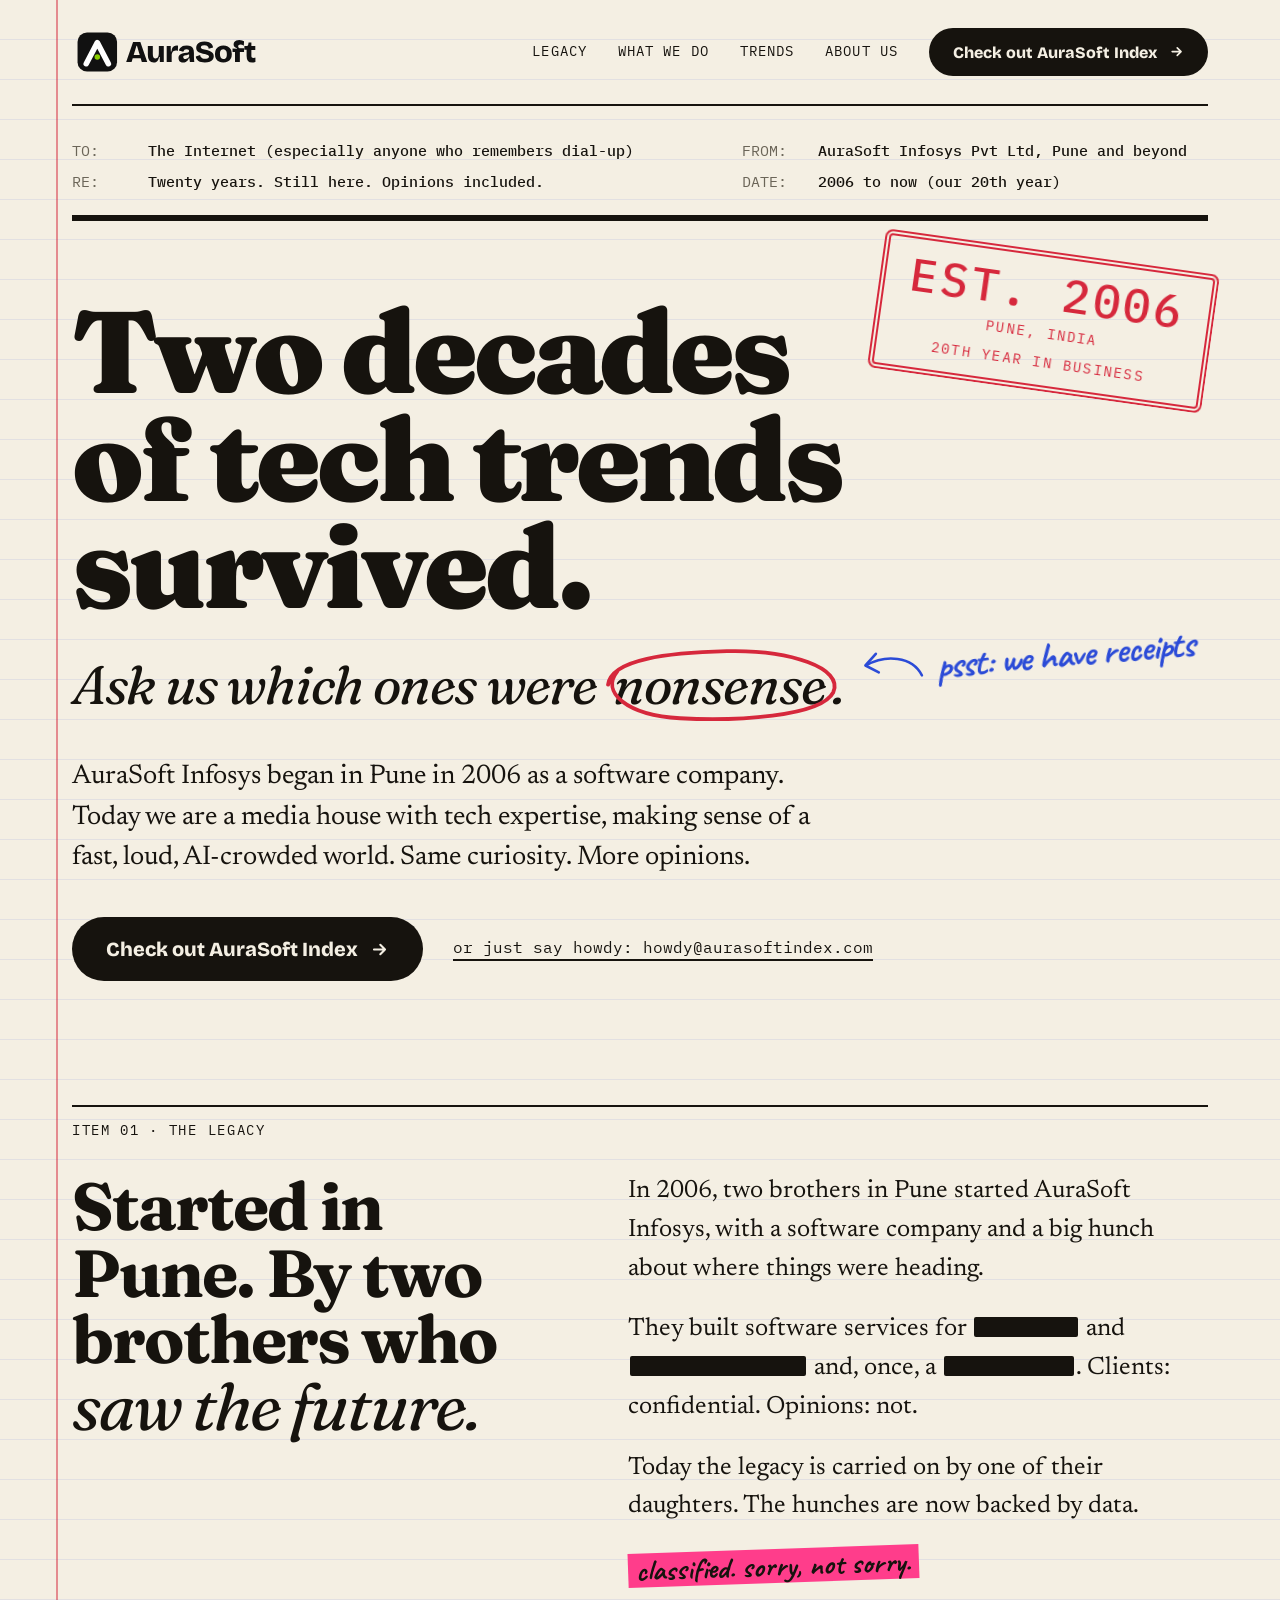
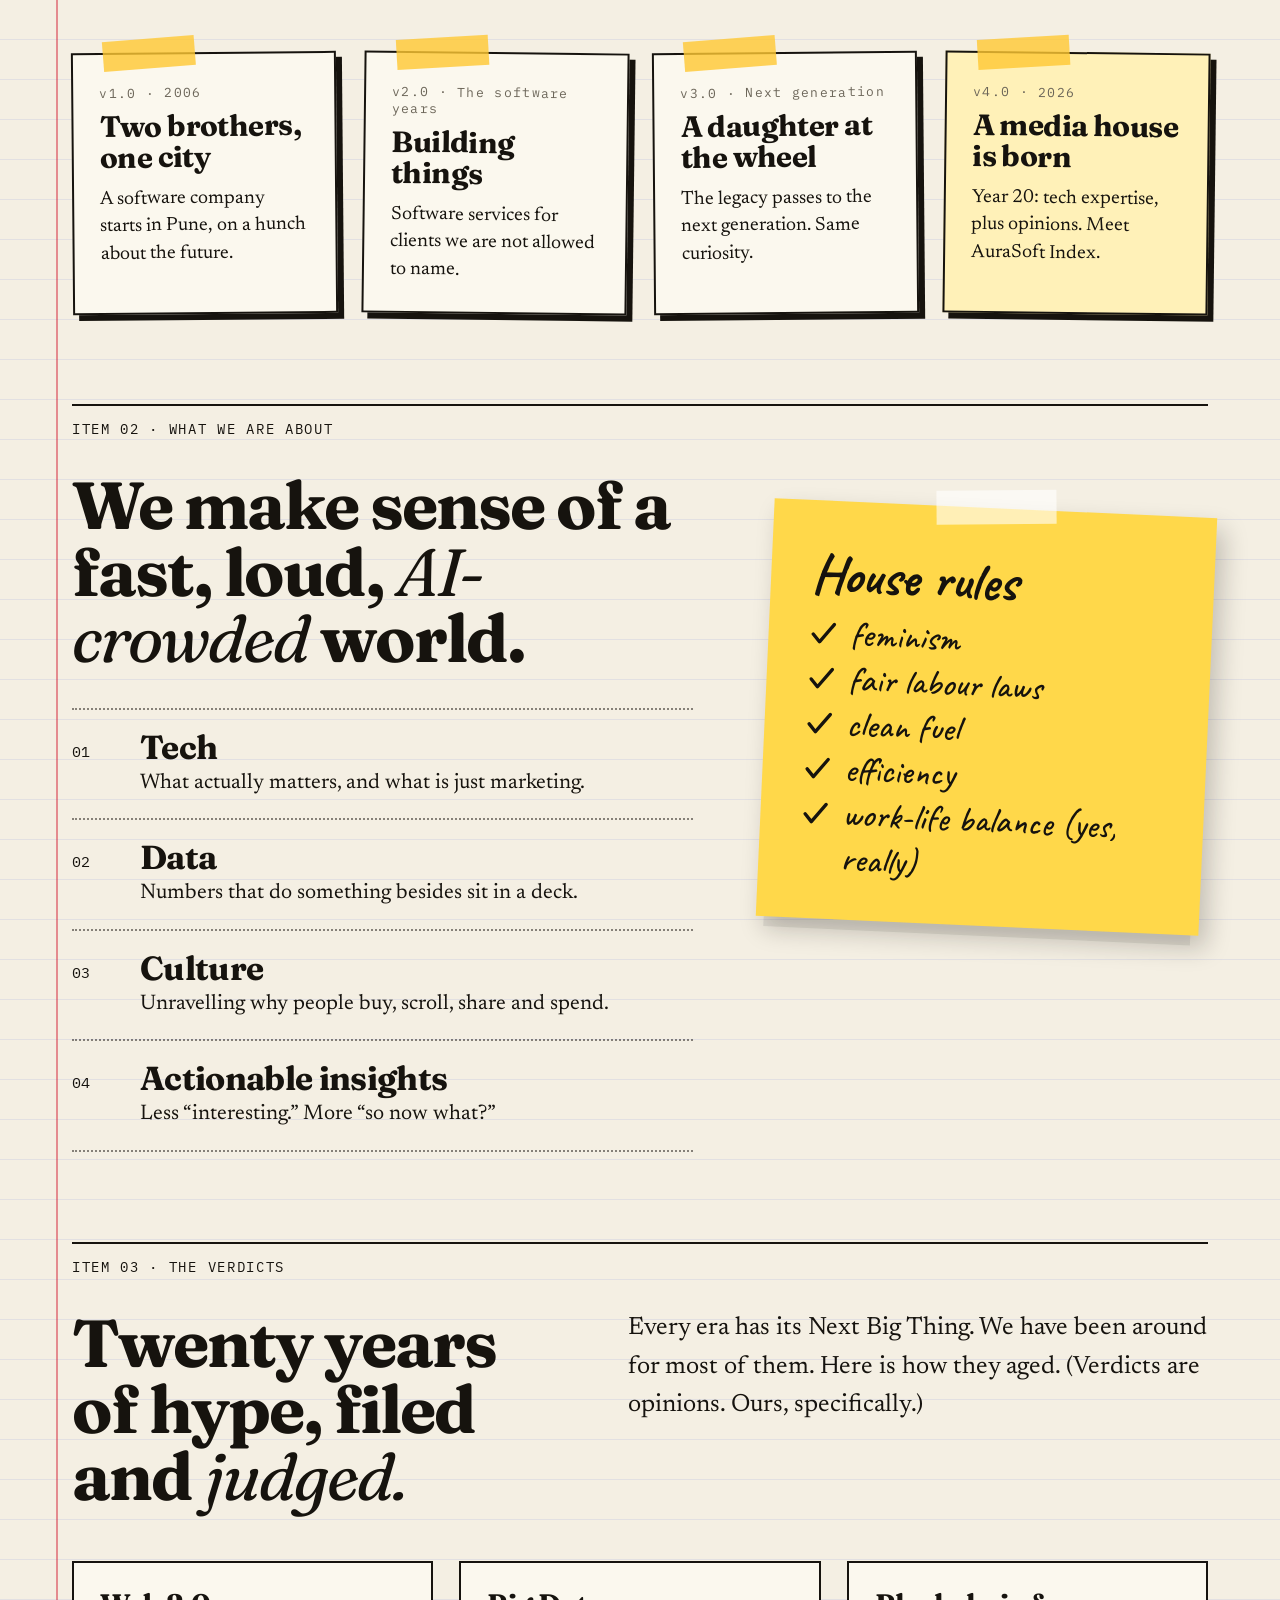
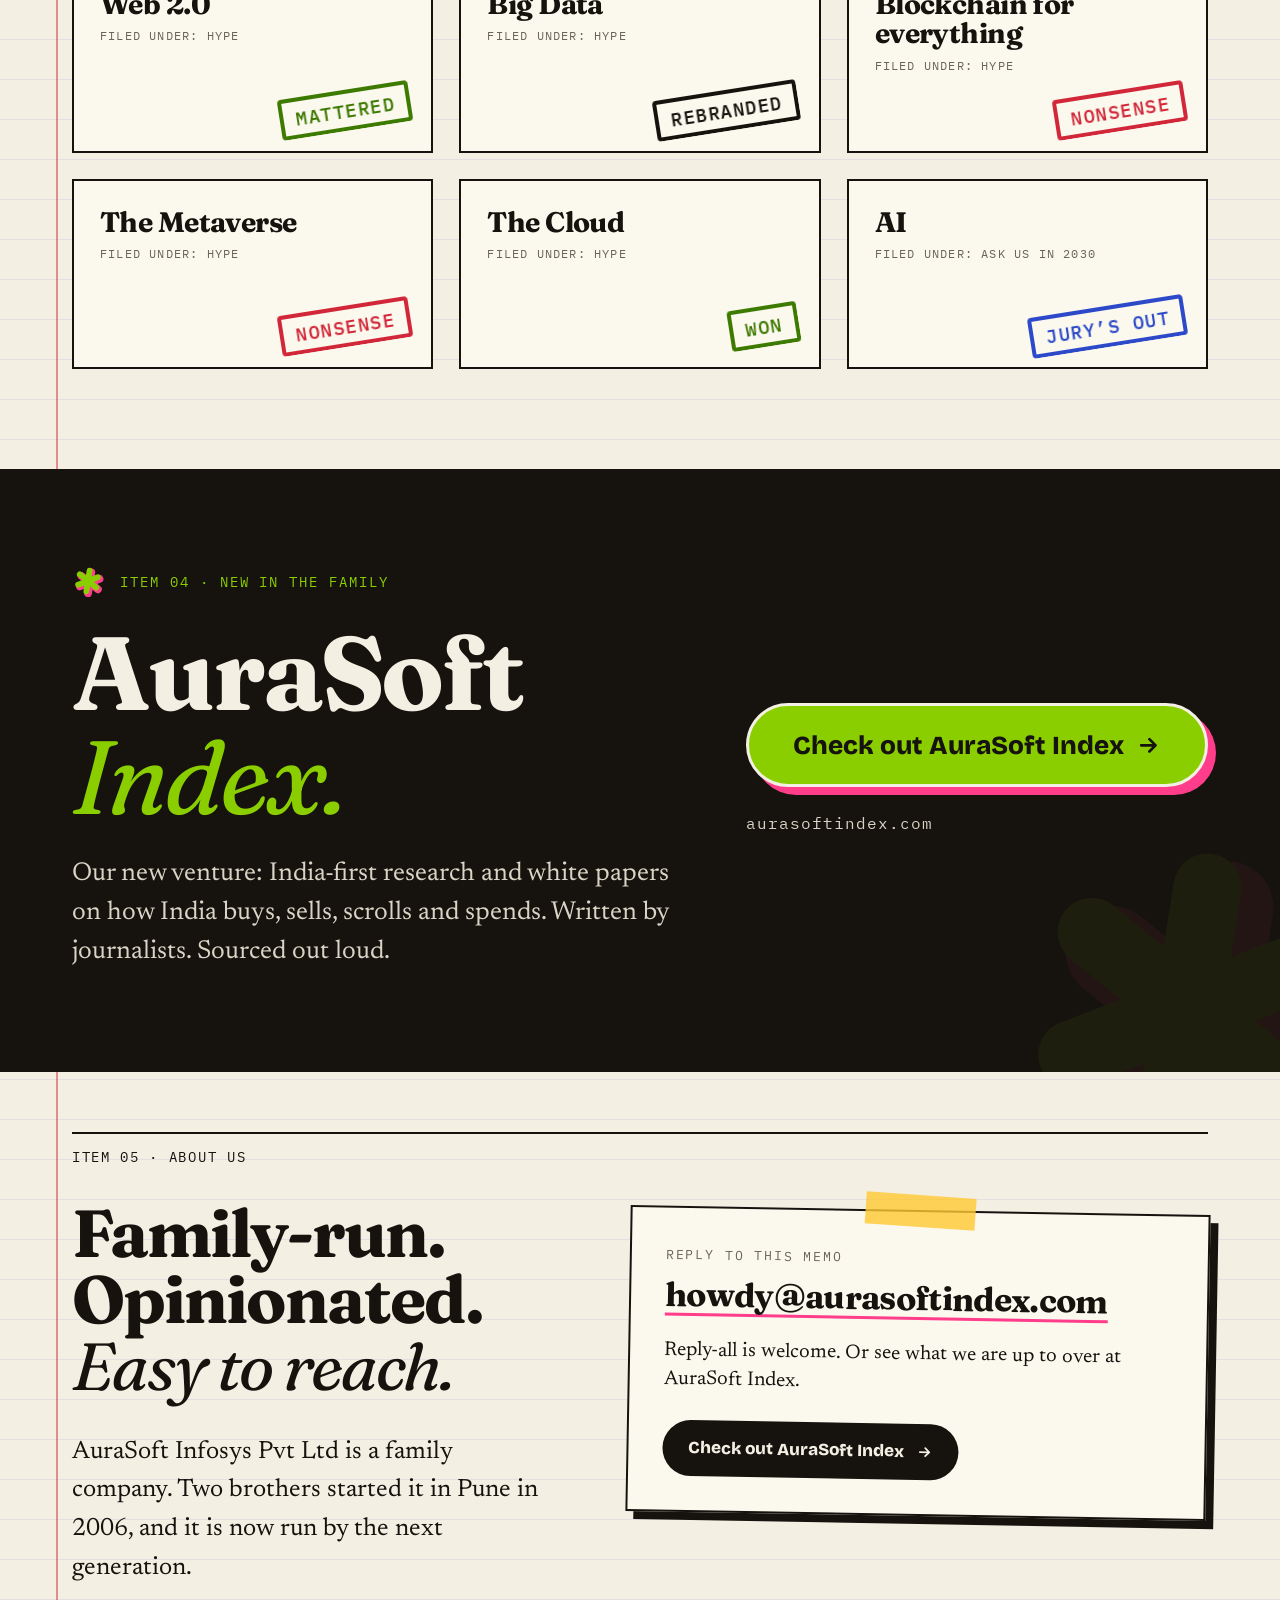
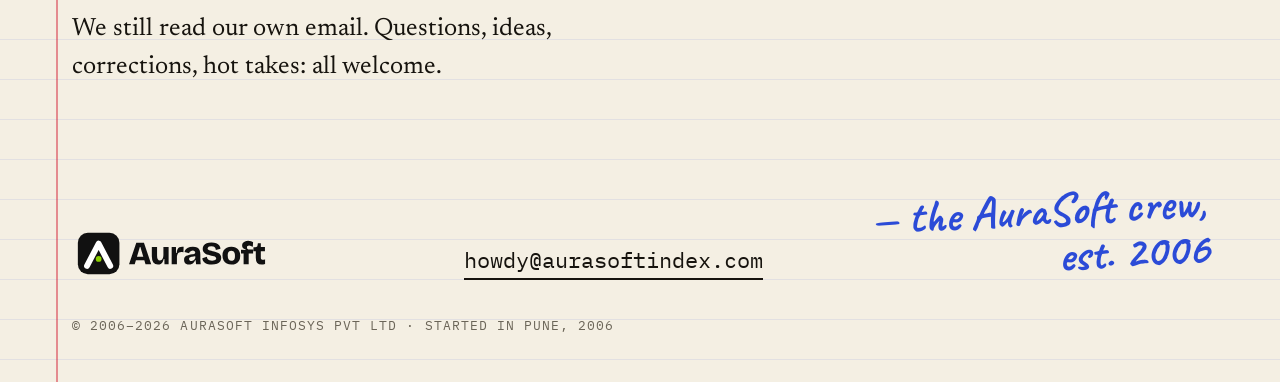
==== commit 0da6754d: "Add files via upload" ====
--- a/index.html
+++ b/index.html
@@ -3,29 +3,32 @@
 <head>
 <meta charset="utf-8">
 <meta name="viewport" content="width=device-width, initial-scale=1">
-<title>Aurasoft Infosys: Two decades of tech trends survived</title>
-<meta name="description" content="Aurasoft Infosys Pvt Ltd started in Pune in 2006 as a software company. Today we are a media house with tech expertise, making sense of a fast, loud, AI-crowded world. Home of AuraSoft Index.">
+<title>AuraSoft Infosys: Two decades of tech trends survived</title>
+<meta name="description" content="AuraSoft Infosys Pvt Ltd started in Pune in 2006 as a software company. Today we are a media house with tech expertise, making sense of a fast, loud, AI-crowded world. Home of AuraSoft Index.">
 <meta name="color-scheme" content="light">
 <meta name="theme-color" content="#F4EFE3">
 <link rel="canonical" href="https://aurasoftinfosys.com/">
 
 <meta property="og:type" content="website">
-<meta property="og:site_name" content="Aurasoft Infosys">
-<meta property="og:title" content="Aurasoft Infosys: Two decades of tech trends survived.">
+<meta property="og:locale" content="en_IN">
+<meta property="og:site_name" content="AuraSoft Infosys">
+<meta property="og:title" content="AuraSoft Infosys: Two decades of tech trends survived.">
 <meta property="og:description" content="Ask us which ones were nonsense. A Pune-born tech company, now a media house with opinions.">
 <meta property="og:url" content="https://aurasoftinfosys.com/">
 <meta property="og:image" content="https://aurasoftinfosys.com/og-image.png">
+<meta property="og:image:secure_url" content="https://aurasoftinfosys.com/og-image.png">
+<meta property="og:image:type" content="image/png">
 <meta property="og:image:width" content="1200">
 <meta property="og:image:height" content="630">
-<meta property="og:image:alt" content="Two decades of tech trends survived. Aurasoft Infosys, est. 2006, Pune.">
+<meta property="og:image:alt" content="Two decades of tech trends survived. AuraSoft Infosys, est. 2006, Pune.">
 <meta name="twitter:card" content="summary_large_image">
-<meta name="twitter:title" content="Aurasoft Infosys: Two decades of tech trends survived.">
+<meta name="twitter:title" content="AuraSoft Infosys: Two decades of tech trends survived.">
 <meta name="twitter:description" content="Ask us which ones were nonsense.">
 <meta name="twitter:image" content="https://aurasoftinfosys.com/og-image.png">
 
-<link rel="icon" href="favicon.svg" type="image/svg+xml">
-<link rel="icon" href="favicon-32.png" type="image/png" sizes="32x32">
-<link rel="apple-touch-icon" href="apple-touch-icon.png">
+<link rel="icon" href="favicon.ico?v=2" sizes="32x32">
+<link rel="icon" href="favicon.svg?v=2" type="image/svg+xml">
+<link rel="apple-touch-icon" href="apple-touch-icon.png?v=2">
 
 <link rel="preload" href="fraunces-900.woff2" as="font" type="font/woff2" crossorigin>
 <link rel="preload" href="newsreader-400.woff2" as="font" type="font/woff2" crossorigin>
@@ -37,7 +40,7 @@
 {
   "@context": "https://schema.org",
   "@type": "Organization",
-  "name": "Aurasoft Infosys Pvt Ltd",
+  "name": "AuraSoft Infosys Pvt Ltd",
   "url": "https://aurasoftinfosys.com/",
   "logo": "https://aurasoftinfosys.com/aurasoft-lockup.svg",
   "foundingDate": "2006",
@@ -57,7 +60,7 @@
 </svg>
 
 <header class="wrap hdr">
-  <a class="logo" href="./"><img src="aurasoft-lockup.svg" alt="Aurasoft Infosys, home" width="190" height="51"></a>
+  <a class="logo" href="./"><img src="aurasoft-lockup.svg" alt="AuraSoft Infosys, home" width="190" height="51"></a>
   <nav class="nav" aria-label="Main">
     <a href="#legacy">Legacy</a>
     <a href="#about">What we do</a>
@@ -72,7 +75,7 @@
   <!-- THE MEMO HEADER. Change the words after TO / FROM / RE / DATE any time. -->
   <section class="memohead wrap" aria-label="Memo details">
     <div class="mh"><span>TO:</span><b>The Internet (especially anyone who remembers dial-up)</b></div>
-    <div class="mh"><span>FROM:</span><b>Aurasoft Infosys Pvt Ltd, Pune and beyond</b></div>
+    <div class="mh"><span>FROM:</span><b>AuraSoft Infosys Pvt Ltd, Pune and beyond</b></div>
     <div class="mh"><span>RE:</span><b>Twenty years. Still here. Opinions included.</b></div>
     <div class="mh"><span>DATE:</span><b>2006 to now (our 20th year)</b></div>
   </section>
@@ -84,7 +87,7 @@
     <p class="sub">Ask us which ones were <span class="circ">nonsense<svg class="ring" viewBox="0 0 320 110" preserveAspectRatio="none" aria-hidden="true"><path pathLength="1" d="M30 38 C 8 66, 42 96, 110 100 C 180 104, 290 98, 306 66 C 320 34, 250 10, 170 12 C 96 14, 22 22, 18 56" fill="none" stroke="#D6283C" stroke-width="5" stroke-linecap="round" stroke-linejoin="round"/></svg><svg class="psst-side psst-arrow" viewBox="0 0 96 58" aria-hidden="true"><path d="M92 40 C 80 10, 40 4, 10 18"/><path d="M26 2 L9 18 L28 30"/></svg><span class="psst psst-side">psst: we have receipts</span></span>.</p>
     <p class="psst psst-below"><svg viewBox="0 0 96 58" aria-hidden="true"><path d="M92 40 C 80 10, 40 4, 10 18"/><path d="M26 2 L9 18 L28 30"/></svg>psst: we have receipts</p>
     <div class="stamp" aria-hidden="true"><b>EST. 2006</b><i>PUNE, INDIA</i><i>20TH YEAR IN BUSINESS</i></div>
-    <p class="lead">Aurasoft Infosys began in Pune in 2006 as a software company. Today we are a media house with tech expertise, making sense of a fast, loud, AI-crowded world. Same curiosity. More opinions.</p>
+    <p class="lead">AuraSoft Infosys began in Pune in 2006 as a software company. Today we are a media house with tech expertise, making sense of a fast, loud, AI-crowded world. Same curiosity. More opinions.</p>
     <div class="ctas">
       <a class="btn" href="https://aurasoftindex.com/">Check out AuraSoft Index <svg class="ico arr" aria-hidden="true"><use href="#i-arrow"/></svg></a>
       <a class="link" href="mailto:howdy@aurasoftindex.com">or just say howdy: howdy@aurasoftindex.com</a>
@@ -97,7 +100,7 @@
     <div class="two">
       <h2 id="legacy-h" class="rv">Started in Pune. By two brothers who <em>saw the future.</em></h2>
       <div class="body rv" style="--d:.1s">
-        <p>In 2006, two brothers in Pune started Aurasoft Infosys, with a software company and a big hunch about where things were heading.</p>
+        <p>In 2006, two brothers in Pune started AuraSoft Infosys, with a software company and a big hunch about where things were heading.</p>
         <p>They built software services for <button class="red" type="button" style="width:104px" aria-label="redacted. nice try."><span>nice try.</span></button> and <button class="red" type="button" style="width:176px" aria-label="redacted. nice try."><span>nice try.</span></button> and, once, a <button class="red" type="button" style="width:130px" aria-label="redacted. nice try."><span>nice try.</span></button>. Clients: confidential. Opinions: not.</p>
         <p>Today the legacy is carried on by one of their daughters. The hunches are now backed by data.</p>
         <span class="peek">classified. sorry, not sorry.</span>
@@ -178,7 +181,7 @@
       <div>
         <h2 id="us-h" class="rv">Family-run. Opinionated. <em>Easy to reach.</em></h2>
         <div class="body rv" style="--d:.1s;margin-top:34px">
-          <p>Aurasoft Infosys Pvt Ltd is a family company. Two brothers started it in Pune in 2006, and it is now run by the next generation.</p>
+          <p>AuraSoft Infosys Pvt Ltd is a family company. Two brothers started it in Pune in 2006, and it is now run by the next generation.</p>
           <p>We still read our own email. Questions, ideas, corrections, hot takes: all welcome.</p>
         </div>
       </div>
@@ -194,11 +197,11 @@
 
 <footer>
   <div class="wrap foot">
-    <a class="logo" href="./"><img src="aurasoft-lockup.svg" alt="Aurasoft Infosys, back to the top" width="200" height="53"></a>
+    <a class="logo" href="./"><img src="aurasoft-lockup.svg" alt="AuraSoft Infosys, back to the top" width="200" height="53"></a>
     <p><a class="mail" href="mailto:howdy@aurasoftindex.com">howdy@aurasoftindex.com</a></p>
-    <p class="sig">&mdash; the Aurasoft crew, est. 2006</p>
+    <p class="sig">&mdash; the AuraSoft crew, est. 2006</p>
   </div>
-  <p class="wrap fine">&copy; 2006&ndash;2026 Aurasoft Infosys Pvt Ltd &middot; Started in Pune, 2006</p>
+  <p class="wrap fine">&copy; 2006&ndash;2026 AuraSoft Infosys Pvt Ltd &middot; Started in Pune, 2006</p>
 </footer>
 
 <script src="site.js" defer></script>
